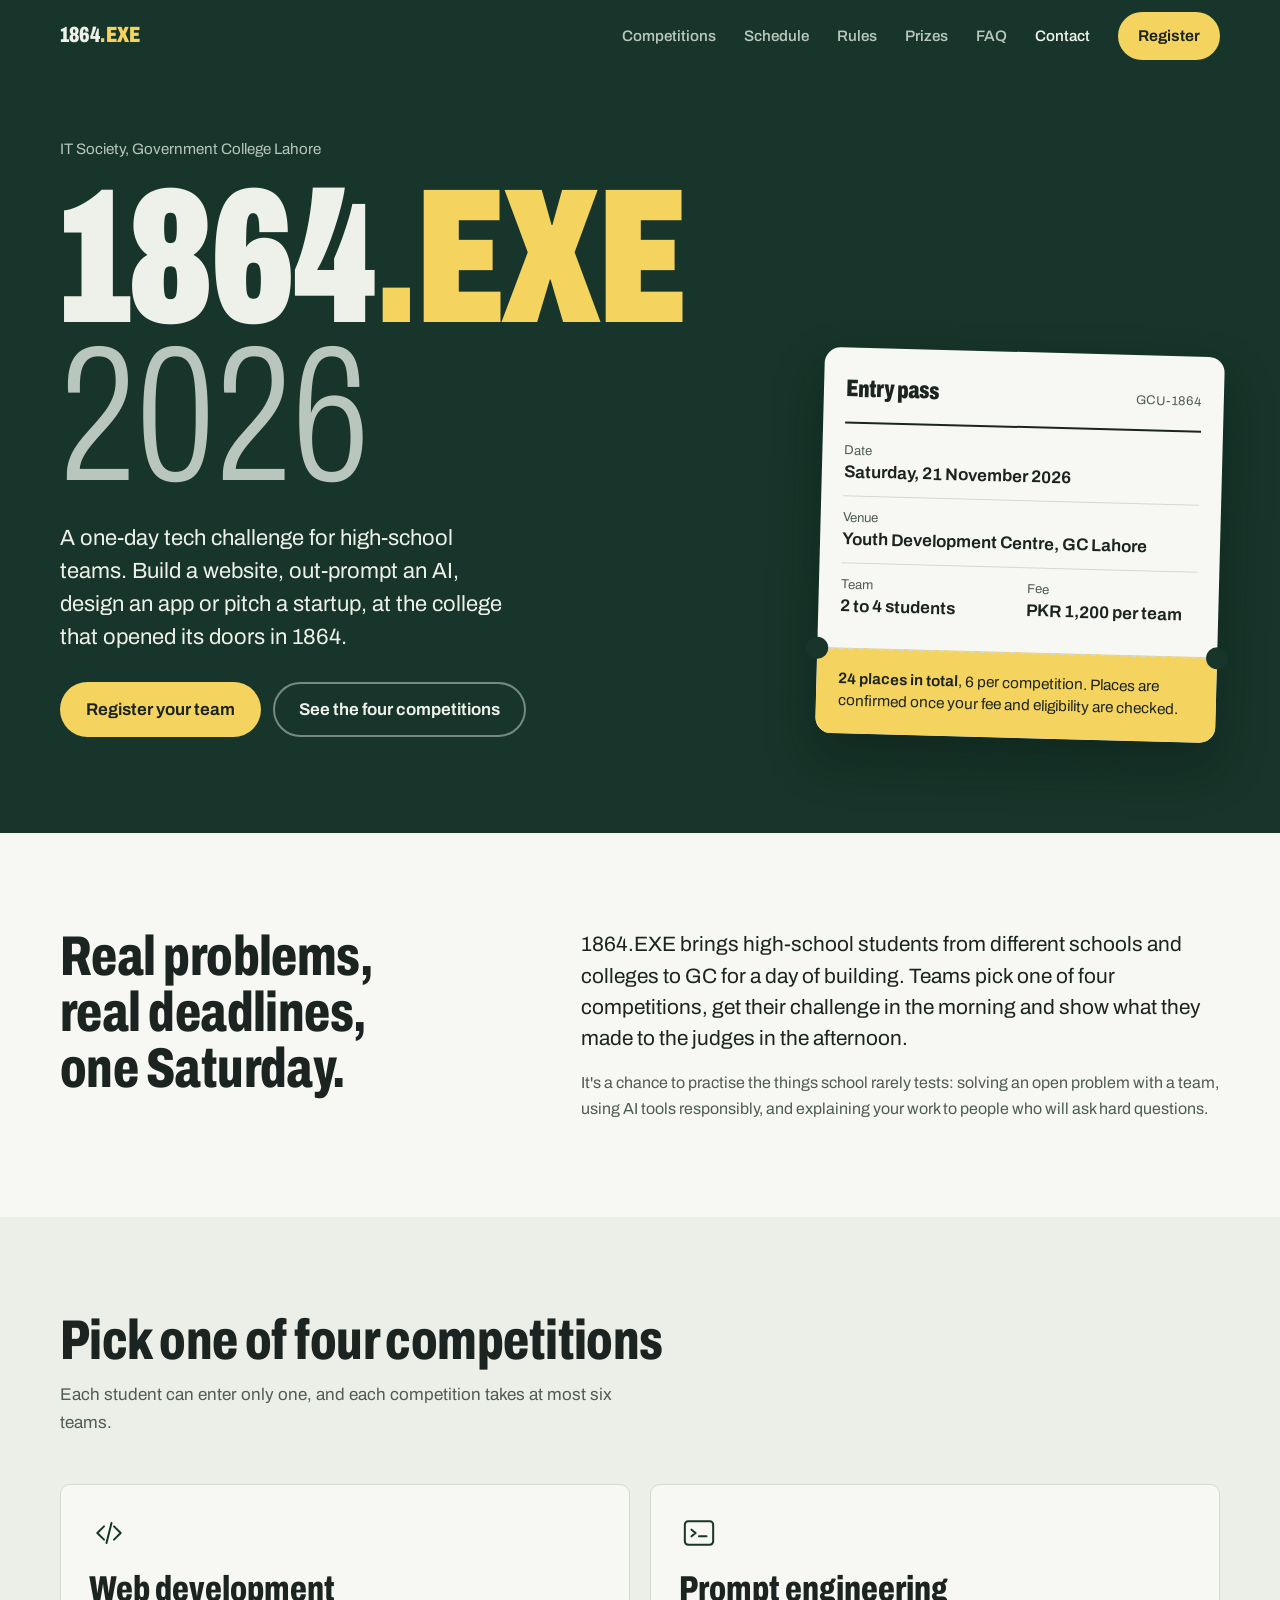
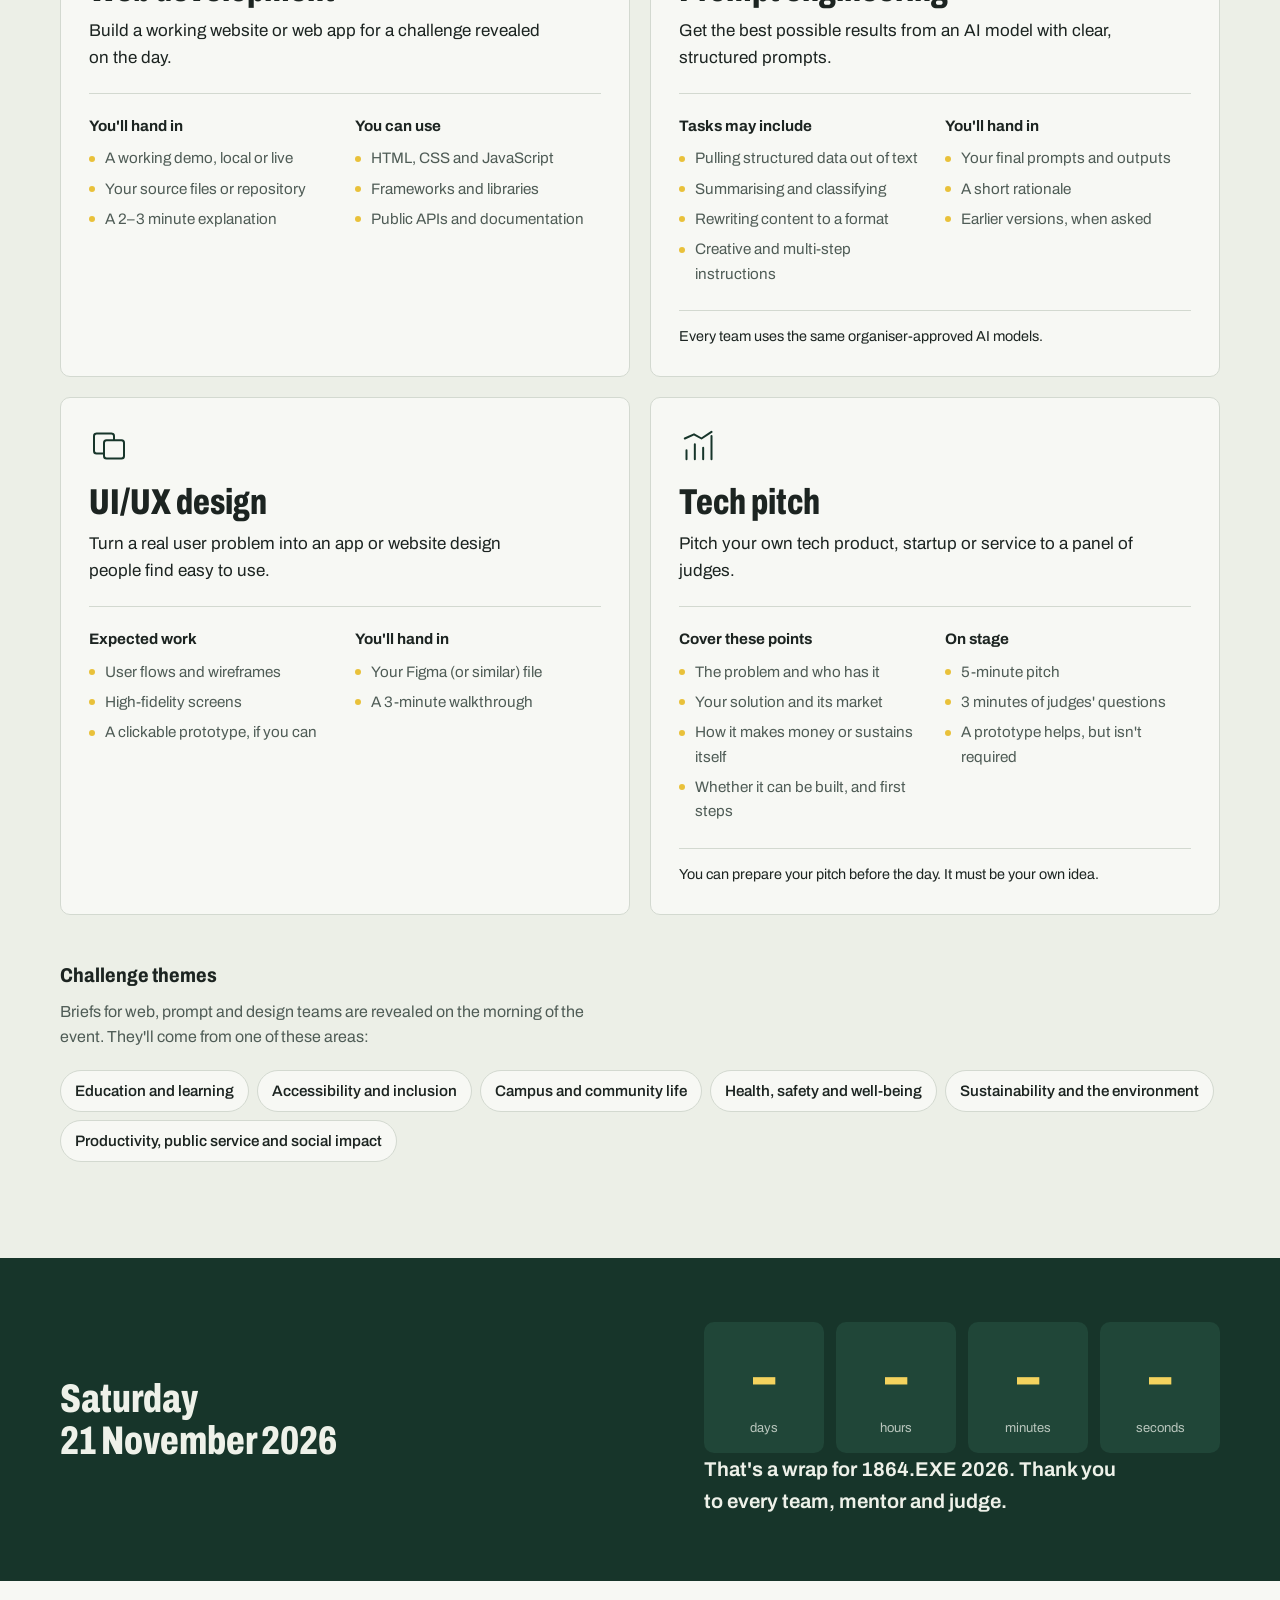
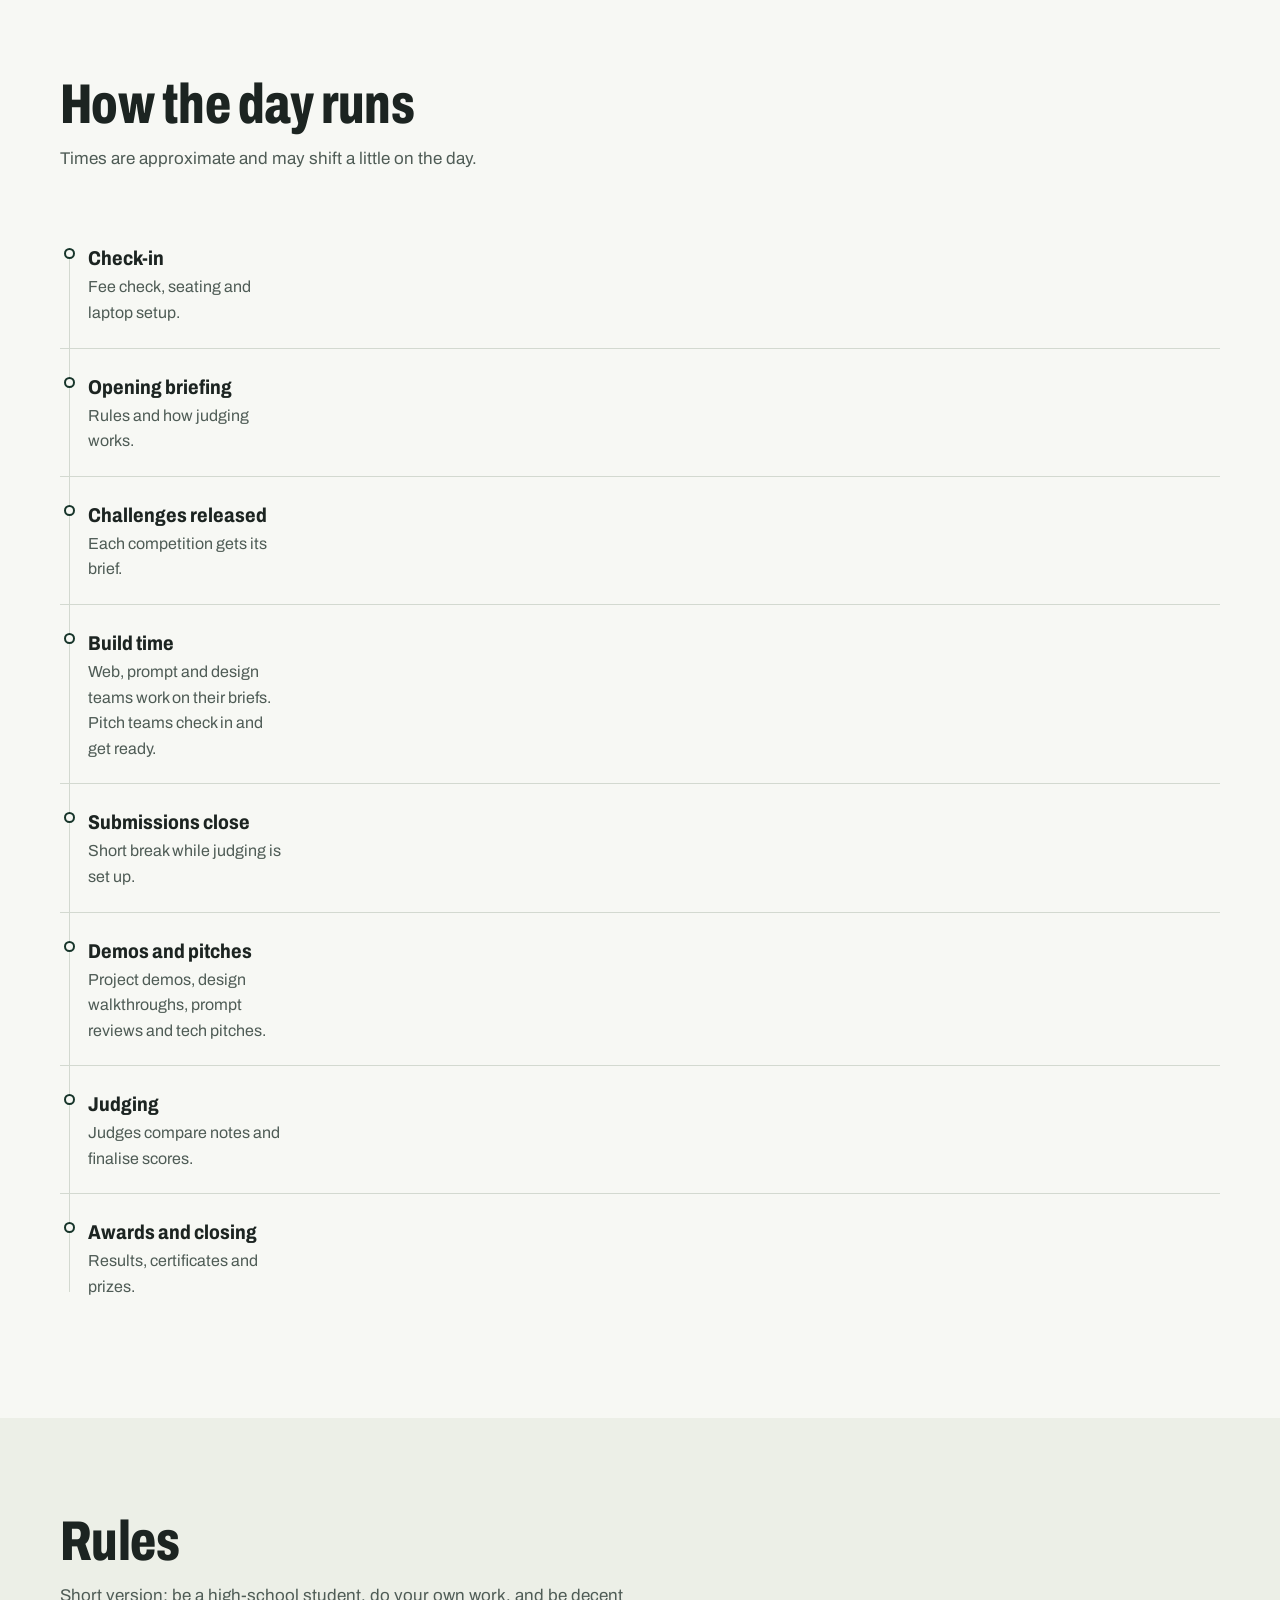
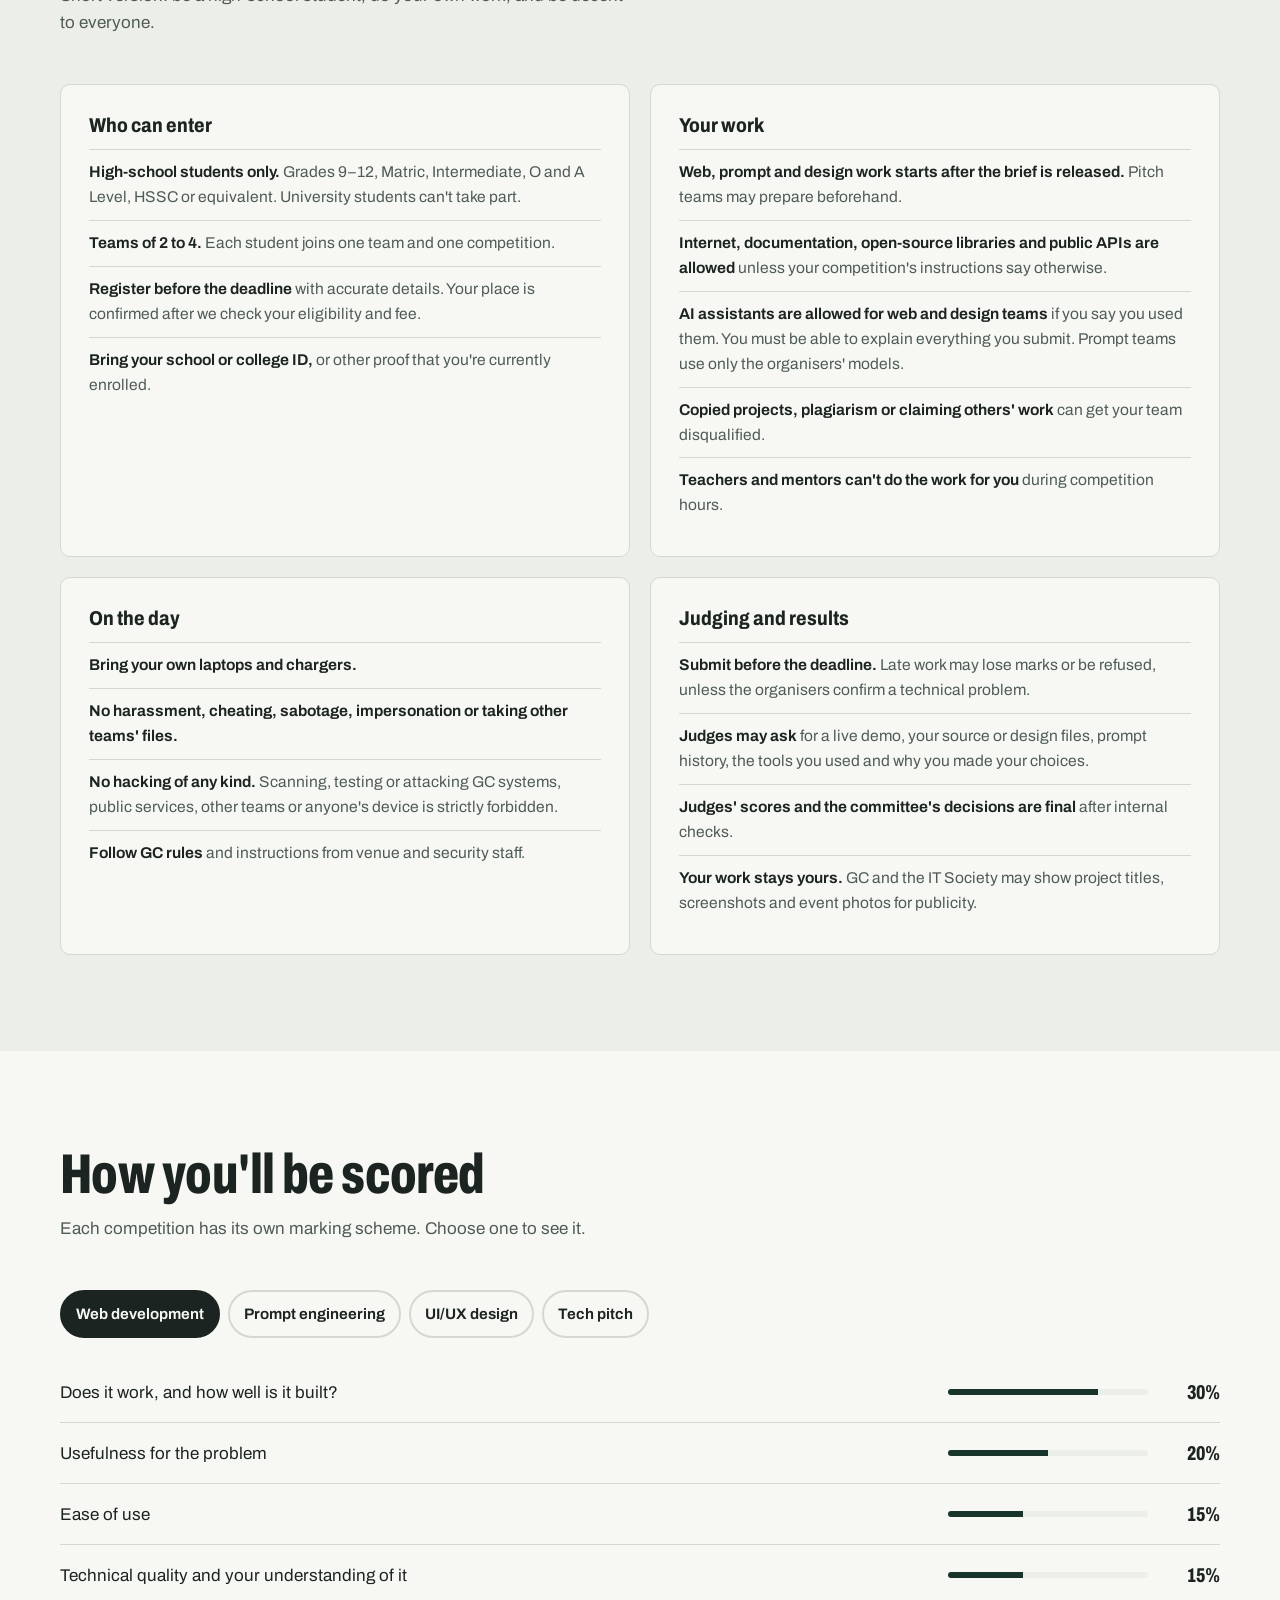
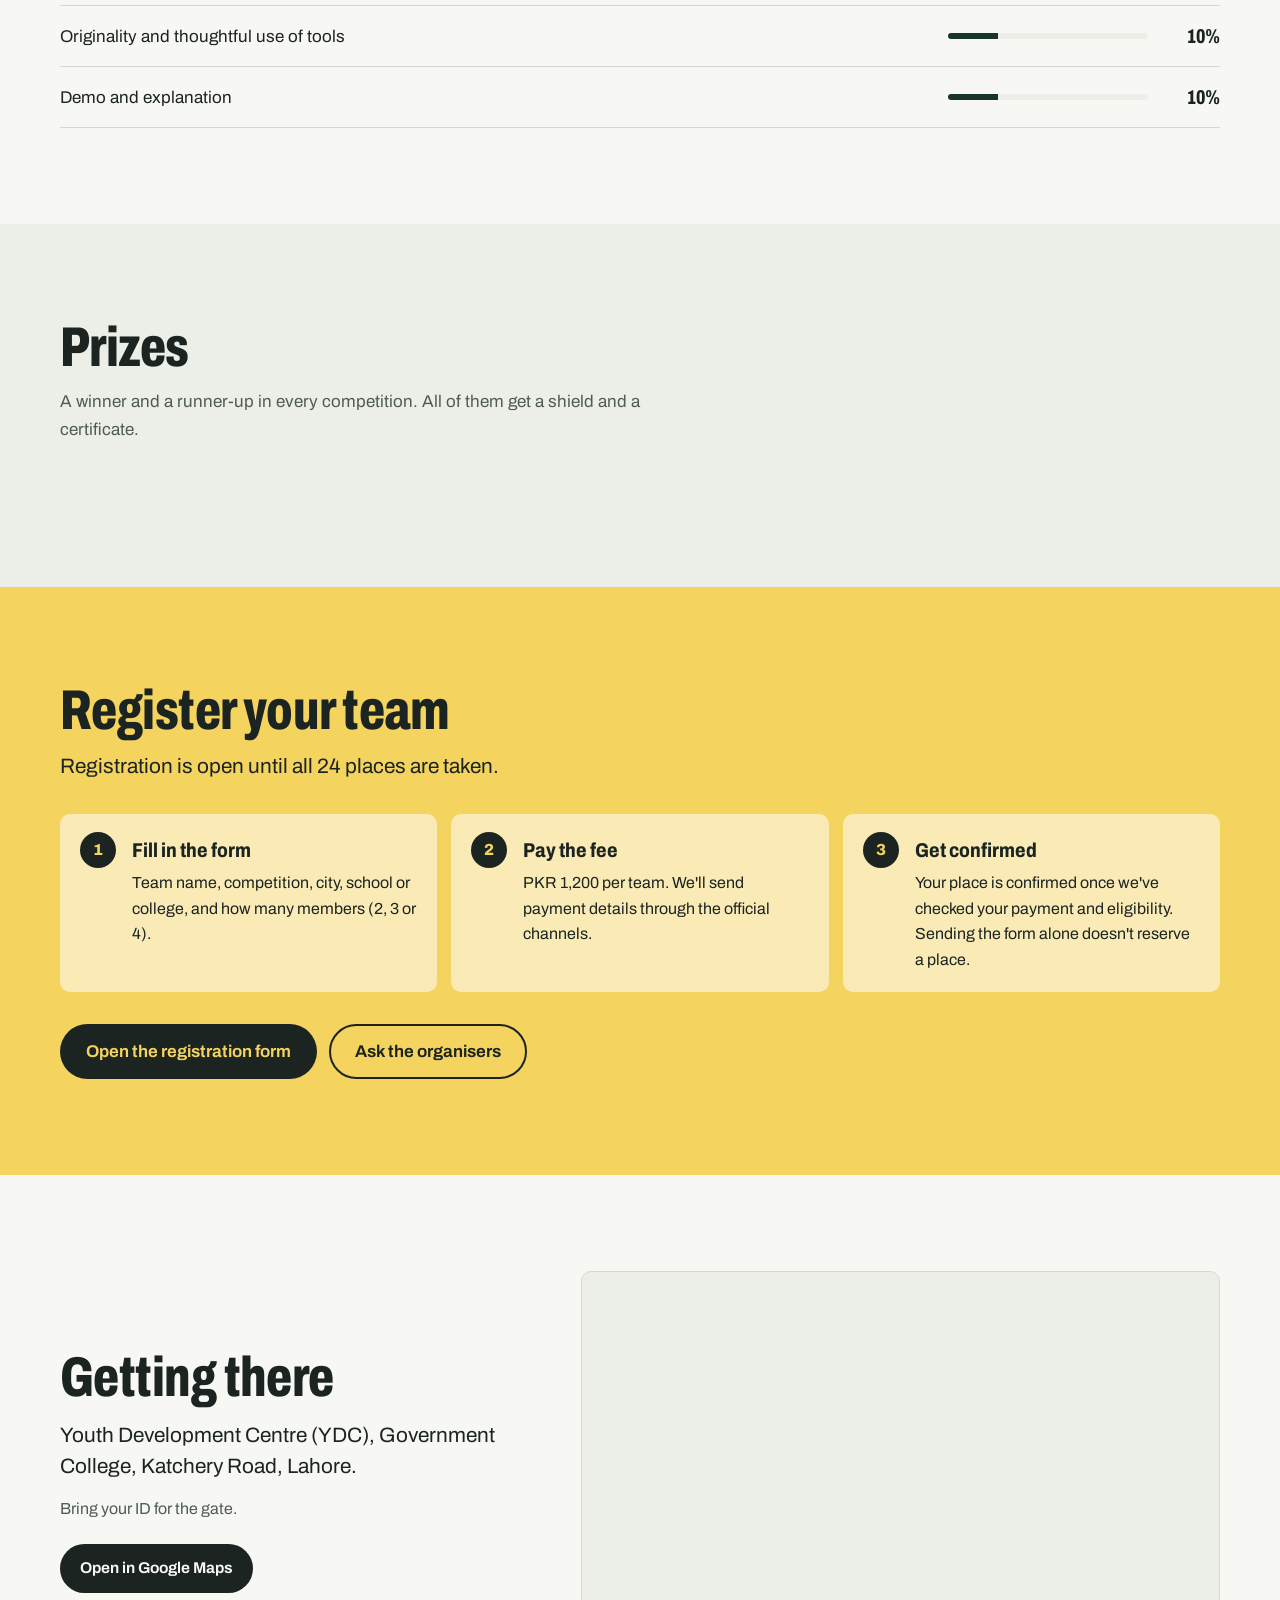
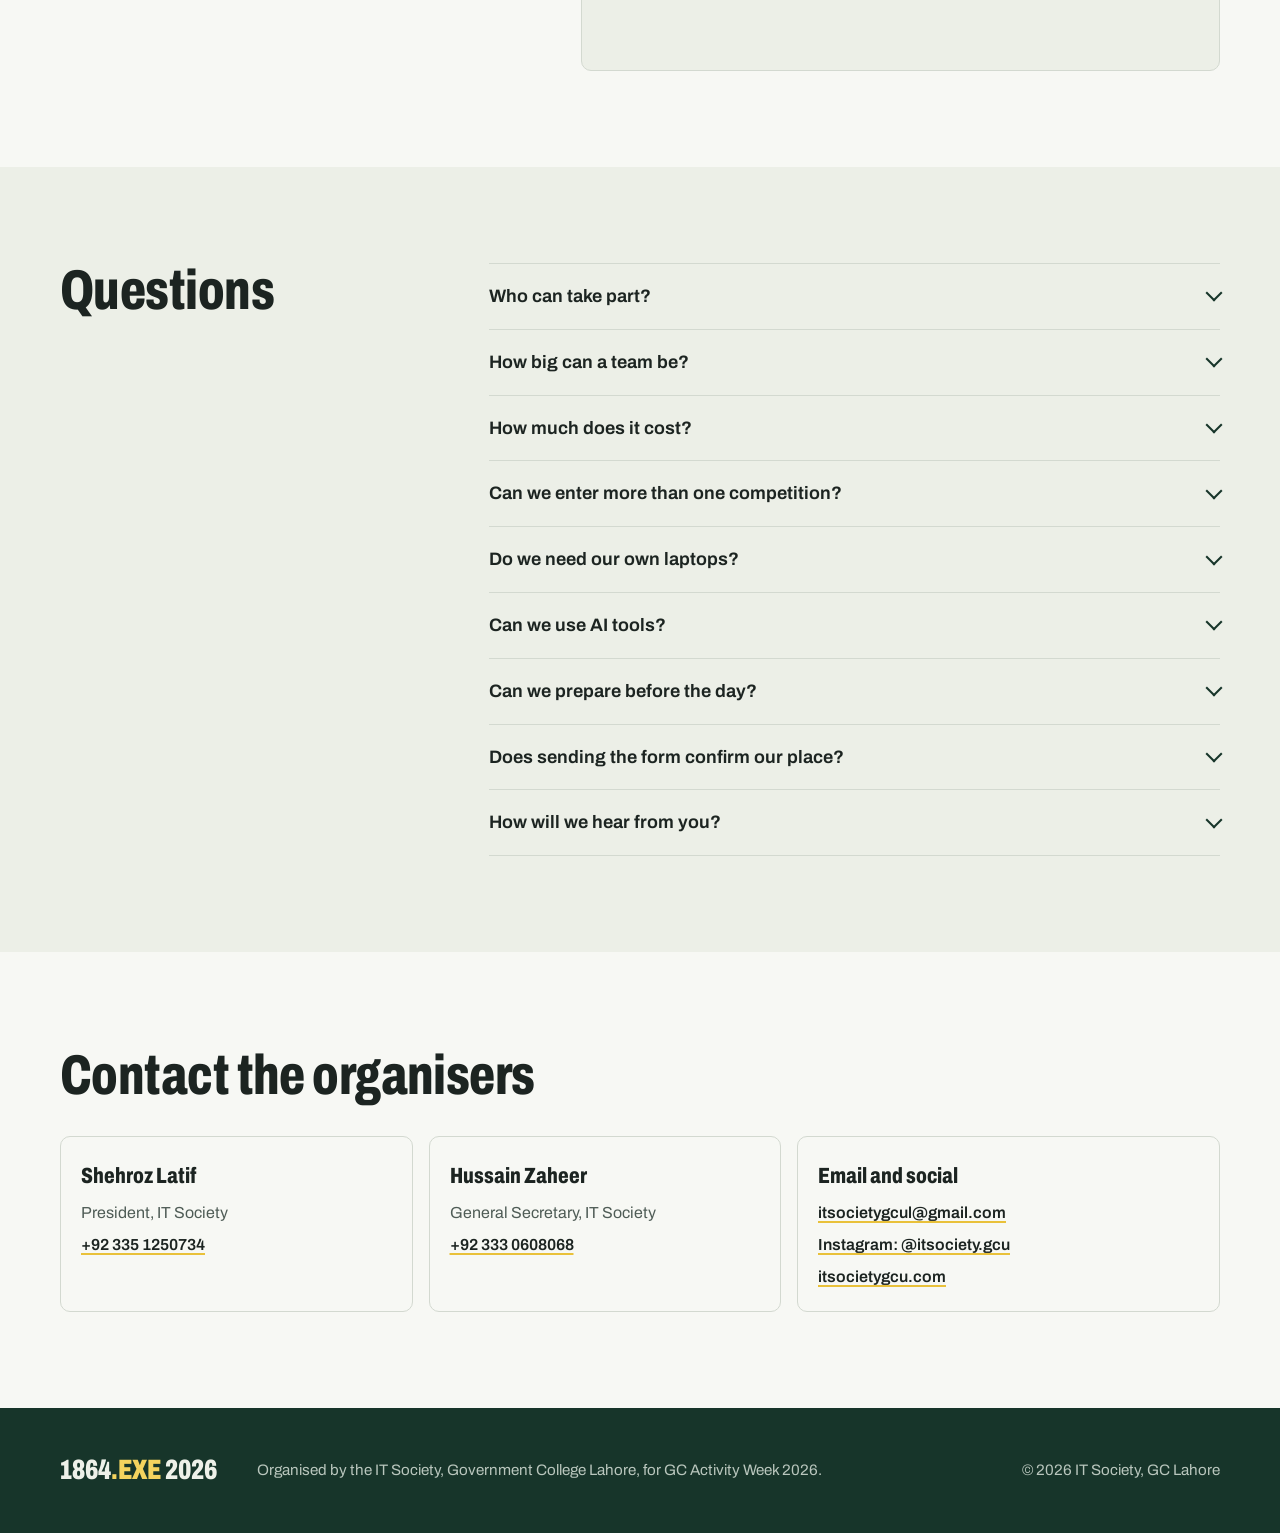
==== hackathon/index.html @ 1a096a8c "deploymen" ====
<!DOCTYPE html>
<html lang="en" class="no-js">
<head>
  <meta charset="UTF-8" />
  <meta name="viewport" content="width=device-width, initial-scale=1" />

  <title>1864.EXE 2026 – High-school hackathon at GC Lahore</title>
  <meta name="description" content="A one-day tech challenge for high-school teams: web development, prompt engineering, UI/UX design and tech pitch. Saturday 21 November 2026 at the Youth Development Centre, GC Lahore." />
  <meta name="theme-color" content="#17352A" />

  <meta property="og:type" content="website" />
  <meta property="og:title" content="1864.EXE 2026 – High-school hackathon at GC Lahore" />
  <meta property="og:description" content="Four competitions, 24 teams, one Saturday. 21 November 2026 at YDC, GC Lahore." />
  <meta property="og:url" content="https://itsocietygcu.com/hackathon" />
  <meta property="og:site_name" content="1864.EXE 2026" />
  <meta name="twitter:card" content="summary_large_image" />

  <link rel="icon" type="image/svg+xml" href="data:image/svg+xml,%3Csvg xmlns='http://www.w3.org/2000/svg' viewBox='0 0 64 64'%3E%3Crect width='64' height='64' rx='12' fill='%2317352A'/%3E%3Ctext x='32' y='43' font-family='Arial,sans-serif' font-size='26' font-weight='800' fill='%23F4D35E' text-anchor='middle'%3E64%3C/text%3E%3C/svg%3E" />

  <link rel="preconnect" href="https://fonts.googleapis.com" />
  <link rel="preconnect" href="https://fonts.gstatic.com" crossorigin />
  <link href="https://fonts.googleapis.com/css2?family=Archivo:ital,wdth,wght@0,62..125,400..900;1,100,400&display=swap" rel="stylesheet" />

  <link rel="stylesheet" href="css/style.css" />
</head>
<body>
  <a class="skip" href="#main">Skip to content</a>

  <!-- Header -->
  <header class="site-header" id="header">
    <div class="wrap header-row">
      <a href="#top" class="logo" aria-label="1864.EXE 2026, back to top">
        1864<span>.EXE</span>
      </a>

      <nav class="main-nav" id="mainNav" aria-label="Main">
        <a href="#modules">Competitions</a>
        <a href="#schedule">Schedule</a>
        <a href="#rules">Rules</a>
        <a href="#prizes">Prizes</a>
        <a href="#faq">FAQ</a>
        <a href="#contact">Contact</a>
      </nav>

      <a href="#register" class="btn btn-yellow header-cta" data-register>Register</a>

      <button class="menu-btn" id="menuBtn" type="button" aria-expanded="false" aria-controls="mainNav">
        <span class="menu-btn-lines" aria-hidden="true"></span>
        <span class="menu-btn-text">Menu</span>
      </button>
    </div>
  </header>

  <main id="main">

    <!-- Hero -->
    <section class="hero" id="top" aria-labelledby="heroTitle">
      <div class="wrap hero-grid">
        <div class="hero-copy">
          <p class="hero-host">IT Society, Government College Lahore</p>
          <h1 class="hero-title" id="heroTitle">
            1864<span class="hero-ext">.EXE</span>
            <span class="hero-year">2026</span>
          </h1>
          <p class="hero-intro">
            A one-day tech challenge for high-school teams. Build a website,
            out-prompt an AI, design an app or pitch a startup, at the college
            that opened its doors in 1864.
          </p>
          <div class="hero-actions">
            <a href="#register" class="btn btn-yellow btn-lg" data-register>Register your team</a>
            <a href="#modules" class="btn btn-line btn-lg">See the four competitions</a>
          </div>
        </div>

        <!-- Entry pass -->
        <aside class="pass" aria-label="Event details">
          <div class="pass-main">
            <div class="pass-top">
              <span class="pass-kind">Entry pass</span>
              <span class="pass-code" aria-hidden="true">GCU-1864</span>
            </div>
            <dl class="pass-rows">
              <div>
                <dt>Date</dt>
                <dd>Saturday, 21 November 2026</dd>
              </div>
              <div>
                <dt>Venue</dt>
                <dd>Youth Development Centre, GC Lahore</dd>
              </div>
              <div class="pass-pair">
                <div>
                  <dt>Team</dt>
                  <dd>2 to 4 students</dd>
                </div>
                <div>
                  <dt>Fee</dt>
                  <dd>PKR 1,200 per team</dd>
                </div>
              </div>
            </dl>
          </div>
          <div class="pass-stub">
            <p><strong>24 places in total</strong>, 6 per competition. Places are confirmed once your fee and eligibility are checked.</p>
          </div>
        </aside>
      </div>
    </section>

    <!-- About -->
    <section class="block" id="about" aria-labelledby="aboutTitle">
      <div class="wrap about-grid">
        <h2 class="h2" id="aboutTitle">Real problems, real deadlines, one Saturday.</h2>
        <div class="about-text">
          <p class="lead">
            1864.EXE brings high-school students from different schools and
            colleges to GC for a day of building. Teams pick one of four
            competitions, get their challenge in the morning and show what they
            made to the judges in the afternoon.
          </p>
          <p>
            It's a chance to practise the things school rarely tests: solving an
            open problem with a team, using AI tools responsibly, and explaining
            your work to people who will ask hard questions.
          </p>
        </div>
      </div>
    </section>

    <!-- Competitions -->
    <section class="block block-tint" id="modules" aria-labelledby="modulesTitle">
      <div class="wrap">
        <div class="block-head">
          <h2 class="h2" id="modulesTitle">Pick one of four competitions</h2>
          <p class="sub">Each student can enter only one, and each competition takes at most six teams.</p>
        </div>

        <div class="comps">
          <article class="comp">
            <svg class="comp-icon" viewBox="0 0 48 48" fill="none" aria-hidden="true"><path d="M18 16l-8 8 8 8M30 16l8 8-8 8M27 12l-6 24" stroke="currentColor" stroke-width="2.4" stroke-linecap="round" stroke-linejoin="round"/></svg>
            <h3>Web development</h3>
            <p class="comp-desc">Build a working website or web app for a challenge revealed on the day.</p>
            <div class="comp-cols">
              <div>
                <h4>You'll hand in</h4>
                <ul>
                  <li>A working demo, local or live</li>
                  <li>Your source files or repository</li>
                  <li>A 2–3 minute explanation</li>
                </ul>
              </div>
              <div>
                <h4>You can use</h4>
                <ul>
                  <li>HTML, CSS and JavaScript</li>
                  <li>Frameworks and libraries</li>
                  <li>Public APIs and documentation</li>
                </ul>
              </div>
            </div>
          </article>

          <article class="comp">
            <svg class="comp-icon" viewBox="0 0 48 48" fill="none" aria-hidden="true"><rect x="7" y="10" width="34" height="28" rx="4" stroke="currentColor" stroke-width="2.4"/><path d="M15 20l5 4-5 4M24 28h9" stroke="currentColor" stroke-width="2.4" stroke-linecap="round" stroke-linejoin="round"/></svg>
            <h3>Prompt engineering</h3>
            <p class="comp-desc">Get the best possible results from an AI model with clear, structured prompts.</p>
            <div class="comp-cols">
              <div>
                <h4>Tasks may include</h4>
                <ul>
                  <li>Pulling structured data out of text</li>
                  <li>Summarising and classifying</li>
                  <li>Rewriting content to a format</li>
                  <li>Creative and multi-step instructions</li>
                </ul>
              </div>
              <div>
                <h4>You'll hand in</h4>
                <ul>
                  <li>Your final prompts and outputs</li>
                  <li>A short rationale</li>
                  <li>Earlier versions, when asked</li>
                </ul>
              </div>
            </div>
            <p class="comp-note">Every team uses the same organiser-approved AI models.</p>
          </article>

          <article class="comp">
            <svg class="comp-icon" viewBox="0 0 48 48" fill="none" aria-hidden="true"><rect x="6" y="9" width="24" height="24" rx="3" stroke="currentColor" stroke-width="2.4"/><rect x="18" y="17" width="24" height="22" rx="3" stroke="currentColor" stroke-width="2.4" fill="var(--paper)"/></svg>
            <h3>UI/UX design</h3>
            <p class="comp-desc">Turn a real user problem into an app or website design people find easy to use.</p>
            <div class="comp-cols">
              <div>
                <h4>Expected work</h4>
                <ul>
                  <li>User flows and wireframes</li>
                  <li>High-fidelity screens</li>
                  <li>A clickable prototype, if you can</li>
                </ul>
              </div>
              <div>
                <h4>You'll hand in</h4>
                <ul>
                  <li>Your Figma (or similar) file</li>
                  <li>A 3-minute walkthrough</li>
                </ul>
              </div>
            </div>
          </article>

          <article class="comp">
            <svg class="comp-icon" viewBox="0 0 48 48" fill="none" aria-hidden="true"><path d="M9 40V29M19 40V22M29 40V26M39 40V12" stroke="currentColor" stroke-width="2.4" stroke-linecap="round"/><path d="M7 15l11-5 9 5 12-8" stroke="currentColor" stroke-width="2.4" stroke-linecap="round" stroke-linejoin="round"/></svg>
            <h3>Tech pitch</h3>
            <p class="comp-desc">Pitch your own tech product, startup or service to a panel of judges.</p>
            <div class="comp-cols">
              <div>
                <h4>Cover these points</h4>
                <ul>
                  <li>The problem and who has it</li>
                  <li>Your solution and its market</li>
                  <li>How it makes money or sustains itself</li>
                  <li>Whether it can be built, and first steps</li>
                </ul>
              </div>
              <div>
                <h4>On stage</h4>
                <ul>
                  <li>5-minute pitch</li>
                  <li>3 minutes of judges' questions</li>
                  <li>A prototype helps, but isn't required</li>
                </ul>
              </div>
            </div>
            <p class="comp-note">You can prepare your pitch before the day. It must be your own idea.</p>
          </article>
        </div>

        <div class="themes">
          <h3 class="h3">Challenge themes</h3>
          <p>Briefs for web, prompt and design teams are revealed on the morning of the event. They'll come from one of these areas:</p>
          <ul class="theme-list">
            <li>Education and learning</li>
            <li>Accessibility and inclusion</li>
            <li>Campus and community life</li>
            <li>Health, safety and well-being</li>
            <li>Sustainability and the environment</li>
            <li>Productivity, public service and social impact</li>
          </ul>
        </div>
      </div>
    </section>

    <!-- Countdown -->
    <section class="clock" id="countdown" aria-labelledby="clockTitle">
      <div class="wrap clock-row">
        <h2 class="clock-title" id="clockTitle">Saturday 21&nbsp;November 2026</h2>

        <div class="clock-body" data-target="2026-11-21T08:30:00+05:00" data-end="2026-11-21T16:30:00+05:00" data-clock>
          <div class="clock-digits" data-cd-active role="timer" aria-live="off">
            <div><span data-days>–</span><small>days</small></div>
            <div><span data-hours>–</span><small>hours</small></div>
            <div><span data-minutes>–</span><small>minutes</small></div>
            <div><span data-seconds>–</span><small>seconds</small></div>
          </div>
          <p class="clock-state" data-cd-live hidden>It's happening now at the Youth Development Centre.</p>
          <p class="clock-state" data-cd-past hidden>That's a wrap for 1864.EXE 2026. Thank you to every team, mentor and judge.</p>
        </div>
      </div>
    </section>

    <!-- Schedule -->
    <section class="block" id="schedule" aria-labelledby="scheduleTitle">
      <div class="wrap">
        <div class="block-head">
          <h2 class="h2" id="scheduleTitle">How the day runs</h2>
          <p class="sub">Times are approximate and may shift a little on the day.</p>
        </div>

        <ol class="timeline" data-schedule>
          <li data-start="08:30" data-end="09:15">
            <div><h3>Check-in</h3><p>Fee check, seating and laptop setup.</p></div>
          </li>
          <li data-start="09:15" data-end="09:30">
            <div><h3>Opening briefing</h3><p>Rules and how judging works.</p></div>
          </li>
          <li data-start="09:30" data-end="09:45">
            <div><h3>Challenges released</h3><p>Each competition gets its brief.</p></div>
          </li>
          <li data-start="09:45" data-end="13:15">
            <div><h3>Build time</h3><p>Web, prompt and design teams work on their briefs. Pitch teams check in and get ready.</p></div>
          </li>
          <li data-start="13:15" data-end="13:45">
            <div><h3>Submissions close</h3><p>Short break while judging is set up.</p></div>
          </li>
          <li data-start="13:45" data-end="15:30">
            <div><h3>Demos and pitches</h3><p>Project demos, design walkthroughs, prompt reviews and tech pitches.</p></div>
          </li>
          <li data-start="15:30" data-end="16:00">
            <div><h3>Judging</h3><p>Judges compare notes and finalise scores.</p></div>
          </li>
          <li data-start="16:00" data-end="16:30">
            <div><h3>Awards and closing</h3><p>Results, certificates and prizes.</p></div>
          </li>
        </ol>
      </div>
    </section>

    <!-- Rules -->
    <section class="block block-tint" id="rules" aria-labelledby="rulesTitle">
      <div class="wrap">
        <div class="block-head">
          <h2 class="h2" id="rulesTitle">Rules</h2>
          <p class="sub">Short version: be a high-school student, do your own work, and be decent to everyone.</p>
        </div>

        <div class="rules">
          <section class="rule-group" aria-labelledby="r1">
            <h3 class="h3" id="r1">Who can enter</h3>
            <ul>
              <li><strong>High-school students only.</strong> Grades 9–12, Matric, Intermediate, O and A Level, HSSC or equivalent. University students can't take part.</li>
              <li><strong>Teams of 2 to 4.</strong> Each student joins one team and one competition.</li>
              <li><strong>Register before the deadline</strong> with accurate details. Your place is confirmed after we check your eligibility and fee.</li>
              <li><strong>Bring your school or college ID,</strong> or other proof that you're currently enrolled.</li>
            </ul>
          </section>

          <section class="rule-group" aria-labelledby="r2">
            <h3 class="h3" id="r2">Your work</h3>
            <ul>
              <li><strong>Web, prompt and design work starts after the brief is released.</strong> Pitch teams may prepare beforehand.</li>
              <li><strong>Internet, documentation, open-source libraries and public APIs are allowed</strong> unless your competition's instructions say otherwise.</li>
              <li><strong>AI assistants are allowed for web and design teams</strong> if you say you used them. You must be able to explain everything you submit. Prompt teams use only the organisers' models.</li>
              <li><strong>Copied projects, plagiarism or claiming others' work</strong> can get your team disqualified.</li>
              <li><strong>Teachers and mentors can't do the work for you</strong> during competition hours.</li>
            </ul>
          </section>

          <section class="rule-group" aria-labelledby="r3">
            <h3 class="h3" id="r3">On the day</h3>
            <ul>
              <li><strong>Bring your own laptops and chargers.</strong></li>
              <li><strong>No harassment, cheating, sabotage, impersonation or taking other teams' files.</strong></li>
              <li><strong>No hacking of any kind.</strong> Scanning, testing or attacking GC systems, public services, other teams or anyone's device is strictly forbidden.</li>
              <li><strong>Follow GC rules</strong> and instructions from venue and security staff.</li>
            </ul>
          </section>

          <section class="rule-group" aria-labelledby="r4">
            <h3 class="h3" id="r4">Judging and results</h3>
            <ul>
              <li><strong>Submit before the deadline.</strong> Late work may lose marks or be refused, unless the organisers confirm a technical problem.</li>
              <li><strong>Judges may ask</strong> for a live demo, your source or design files, prompt history, the tools you used and why you made your choices.</li>
              <li><strong>Judges' scores and the committee's decisions are final</strong> after internal checks.</li>
              <li><strong>Your work stays yours.</strong> GC and the IT Society may show project titles, screenshots and event photos for publicity.</li>
            </ul>
          </section>
        </div>
      </div>
    </section>

    <!-- Judging -->
    <section class="block" id="judging" aria-labelledby="judgingTitle">
      <div class="wrap">
        <div class="block-head">
          <h2 class="h2" id="judgingTitle">How you'll be scored</h2>
          <p class="sub">Each competition has its own marking scheme. Choose one to see it.</p>
        </div>

        <div class="tabs" data-tabs>
          <div class="tab-list" role="tablist" aria-label="Competition">
            <button role="tab" type="button" id="t-web" aria-controls="p-web" aria-selected="true">Web development</button>
            <button role="tab" type="button" id="t-prompt" aria-controls="p-prompt" aria-selected="false" tabindex="-1">Prompt engineering</button>
            <button role="tab" type="button" id="t-ux" aria-controls="p-ux" aria-selected="false" tabindex="-1">UI/UX design</button>
            <button role="tab" type="button" id="t-pitch" aria-controls="p-pitch" aria-selected="false" tabindex="-1">Tech pitch</button>
          </div>

          <div class="tab-panel" role="tabpanel" id="p-web" aria-labelledby="t-web" tabindex="0">
            <h3 class="panel-title">Web development</h3>
            <ul class="scores">
              <li style="--w:30"><span>Does it work, and how well is it built?</span><b>30%</b></li>
              <li style="--w:20"><span>Usefulness for the problem</span><b>20%</b></li>
              <li style="--w:15"><span>Ease of use</span><b>15%</b></li>
              <li style="--w:15"><span>Technical quality and your understanding of it</span><b>15%</b></li>
              <li style="--w:10"><span>Originality and thoughtful use of tools</span><b>10%</b></li>
              <li style="--w:10"><span>Demo and explanation</span><b>10%</b></li>
            </ul>
          </div>

          <div class="tab-panel" role="tabpanel" id="p-prompt" aria-labelledby="t-prompt" tabindex="0">
            <h3 class="panel-title">Prompt engineering</h3>
            <ul class="scores">
              <li style="--w:35"><span>Task success and quality of output</span><b>35%</b></li>
              <li style="--w:20"><span>Clear, well-structured prompts</span><b>20%</b></li>
              <li style="--w:15"><span>Works across different cases and limits</span><b>15%</b></li>
              <li style="--w:10"><span>Efficient, controlled iteration</span><b>10%</b></li>
              <li style="--w:10"><span>Creativity and strategy</span><b>10%</b></li>
              <li style="--w:10"><span>Explanation and responsible use</span><b>10%</b></li>
            </ul>
          </div>

          <div class="tab-panel" role="tabpanel" id="p-ux" aria-labelledby="t-ux" tabindex="0">
            <h3 class="panel-title">UI/UX design</h3>
            <ul class="scores">
              <li style="--w:25"><span>User flow and usability</span><b>25%</b></li>
              <li style="--w:20"><span>Understanding of the user and problem</span><b>20%</b></li>
              <li style="--w:20"><span>Visual hierarchy and consistency</span><b>20%</b></li>
              <li style="--w:15"><span>Accessibility and inclusiveness</span><b>15%</b></li>
              <li style="--w:10"><span>How complete the prototype is</span><b>10%</b></li>
              <li style="--w:10"><span>Design reasoning and presentation</span><b>10%</b></li>
            </ul>
          </div>

          <div class="tab-panel" role="tabpanel" id="p-pitch" aria-labelledby="t-pitch" tabindex="0">
            <h3 class="panel-title">Tech pitch</h3>
            <ul class="scores">
              <li style="--w:20"><span>Business model and sustainability</span><b>20%</b></li>
              <li style="--w:15"><span>The problem and why it matters</span><b>15%</b></li>
              <li style="--w:15"><span>Innovation and value</span><b>15%</b></li>
              <li style="--w:15"><span>Understanding of the market and alternatives</span><b>15%</b></li>
              <li style="--w:15"><span>Technical feasibility</span><b>15%</b></li>
              <li style="--w:10"><span>Pitch and communication</span><b>10%</b></li>
              <li style="--w:10"><span>Answers to the judges' questions</span><b>10%</b></li>
            </ul>
          </div>
        </div>
      </div>
    </section>

    <!-- Prizes -->
    <section class="block block-tint" id="prizes" aria-labelledby="prizesTitle">
      <div class="wrap">
        <div class="block-head">
          <h2 class="h2" id="prizesTitle">Prizes</h2>
          <p class="sub">A winner and a runner-up in every competition. All of them get a shield and a certificate.</p>
        </div>
      </div>
    </section>

    <!-- Register -->
    <section class="block register" id="register" aria-labelledby="registerTitle">
      <div class="wrap register-grid">
        <div>
          <h2 class="h2" id="registerTitle">Register your team</h2>
          <p class="lead">Registration is open until all 24 places are taken.</p>

          <ol class="steps">
            <li>
              <h3>Fill in the form</h3>
              <p>Team name, competition, city, school or college, and how many members (2, 3 or 4).</p>
            </li>
            <li>
              <h3>Pay the fee</h3>
              <p>PKR 1,200 per team. We'll send payment details through the official channels.</p>
            </li>
            <li>
              <h3>Get confirmed</h3>
              <p>Your place is confirmed once we've checked your payment and eligibility. Sending the form alone doesn't reserve a place.</p>
            </li>
          </ol>

          <div class="register-actions">
            <a href="#register" class="btn btn-yellow btn-lg" data-register>Open the registration form</a>
            <a href="#contact" class="btn btn-line-dark btn-lg">Ask the organisers</a>
          </div>
        </div>
      </div>
    </section>

    <!-- Venue -->
    <section class="block" id="venue" aria-labelledby="venueTitle">
      <div class="wrap venue-grid">
        <div class="venue-info">
          <h2 class="h2" id="venueTitle">Getting there</h2>
          <p class="lead">Youth Development Centre (YDC), Government College, Katchery Road, Lahore.</p>
          <p>Bring your ID for the gate.</p>
          <a class="btn btn-ink" href="https://maps.app.goo.gl/pcdnjbui5QjQrwg58" target="_blank" rel="noopener noreferrer">Open in Google Maps</a>
        </div>
        <div class="venue-map">
          <iframe
            title="Map showing Government College Lahore"
            src="https://www.google.com/maps?q=Government+College+Lahore&output=embed"
            loading="lazy"
            referrerpolicy="no-referrer-when-downgrade"
            allowfullscreen></iframe>
        </div>
      </div>
    </section>

    <!-- FAQ -->
    <section class="block block-tint" id="faq" aria-labelledby="faqTitle">
      <div class="wrap faq-grid">
        <h2 class="h2" id="faqTitle">Questions</h2>

        <div class="faq">
          <details>
            <summary>Who can take part?</summary>
            <p>Students currently enrolled in Grades 9–12, Matric, Intermediate, O or A Level, or an equivalent qualification. University students can't enter.</p>
          </details>
          <details>
            <summary>How big can a team be?</summary>
            <p>Two to four students.</p>
          </details>
          <details>
            <summary>How much does it cost?</summary>
            <p>PKR 1,200 per team, not per person.</p>
          </details>
          <details>
            <summary>Can we enter more than one competition?</summary>
            <p>No. Each student takes part in one competition only.</p>
          </details>
          <details>
            <summary>Do we need our own laptops?</summary>
            <p>Yes. Bring your laptops, chargers and anything else you'll need.</p>
          </details>
          <details>
            <summary>Can we use AI tools?</summary>
            <p>Web and design teams can, as long as they say so and can explain their work. Prompt engineering teams all use the same organiser-approved models.</p>
          </details>
          <details>
            <summary>Can we prepare before the day?</summary>
            <p>Pitch teams can prepare their idea and slides beforehand. Web, prompt and design work has to start after the brief is released on the day.</p>
          </details>
          <details>
            <summary>Does sending the form confirm our place?</summary>
            <p>No. Your place is confirmed after we check your payment and eligibility.</p>
          </details>
          <details>
            <summary>How will we hear from you?</summary>
            <p>Through the contact details you give when registering, and the IT Society's official channels.</p>
          </details>
        </div>
      </div>
    </section>

    <!-- Contact -->
    <section class="block" id="contact" aria-labelledby="contactTitle">
      <div class="wrap">
        <h2 class="h2" id="contactTitle">Contact the organisers</h2>

        <div class="contacts">
          <div class="person">
            <h3>Shehroz Latif</h3>
            <p>President, IT Society</p>
            <a href="tel:+923351250734">+92 335 1250734</a>
          </div>
          <div class="person">
            <h3>Hussain Zaheer</h3>
            <p>General Secretary, IT Society</p>
            <a href="tel:+923330608068">+92 333 0608068</a>
          </div>
          <div class="person">
            <h3>Email and social</h3>
            <p><a href="mailto:itsocietygcul@gmail.com">itsocietygcul@gmail.com</a></p>
            <p><a href="https://www.instagram.com/itsociety.gcu/" target="_blank" rel="noopener noreferrer">Instagram: @itsociety.gcu</a></p>
            <p><a href="https://itsocietygcu.com/" target="_blank" rel="noopener noreferrer">itsocietygcu.com</a></p>
          </div>
        </div>
      </div>
    </section>
  </main>

  <footer class="footer">
    <div class="wrap footer-row">
      <p class="footer-logo">1864<span>.EXE</span> 2026</p>
      <p>Organised by the IT Society, Government College Lahore, for GC Activity Week 2026.</p>
      <p>© 2026 IT Society, GC Lahore</p>
    </div>
  </footer>

  <div class="toast" id="toast" role="status" aria-live="polite"></div>

  <script src="js/countdown.js" defer></script>
  <script src="js/main.js" defer></script>
</body>
</html>
---- hackathon/css/style.css ----
/* 1864.EXE 2026
   Chalkboard green, chalk and highlighter yellow. One typeface (Archivo),
   with its width axis doing the heavy lifting: condensed for headlines,
   normal width for reading. Mobile-first; breakpoints at 640, 900, 1120. */

:root {
  --board: #17352A;      /* chalkboard green */
  --board-2: #204638;
  --chalk: #EEF1E9;      /* text on the board */
  --chalk-dim: #B9C6BD;
  --paper: #F7F8F4;      /* page */
  --tint: #ECEFE7;       /* alternate sections */
  --ink: #1C2421;
  --ink-2: #4F5C56;
  --line: #D3D9D0;
  --yellow: #F4D35E;     /* highlighter */
  --yellow-deep: #E9C13A;

  --font: 'Archivo', system-ui, -apple-system, 'Segoe UI', Roboto, sans-serif;

  --gutter: 20px;
  --max: 1160px;
  --radius: 10px;
  --header-h: 64px;
}

@media (min-width: 640px) { :root { --gutter: 32px; } }
@media (min-width: 1120px) { :root { --gutter: 48px; --header-h: 72px; } }

/* ---------- Base ---------- */
*, *::before, *::after { box-sizing: border-box; }
html {
  scroll-behavior: smooth;
  scroll-padding-top: calc(var(--header-h) + 16px);
  -webkit-text-size-adjust: 100%;
}
body {
  margin: 0;
  background: var(--paper);
  color: var(--ink);
  font-family: var(--font);
  font-size: 1rem;
  line-height: 1.6;
  font-variation-settings: 'wdth' 100;
  -webkit-font-smoothing: antialiased;
  overflow-x: hidden;
}
img, svg, iframe { display: block; max-width: 100%; }
h1, h2, h3, h4, p, ul, ol, dl, dd, figure { margin: 0; }
ul, ol { padding: 0; list-style: none; }
a { color: inherit; }
button { font: inherit; color: inherit; }
strong { font-weight: 650; }

:focus-visible {
  outline: 3px solid var(--yellow-deep);
  outline-offset: 3px;
  border-radius: 4px;
}

.skip {
  position: absolute; left: 12px; top: -60px;
  background: var(--yellow); color: var(--ink);
  padding: 10px 14px; border-radius: 6px; z-index: 300;
  font-weight: 600; text-decoration: none;
}
.skip:focus { top: 12px; }

.wrap {
  width: 100%;
  max-width: calc(var(--max) + var(--gutter) * 2);
  margin: 0 auto;
  padding: 0 var(--gutter);
}

/* ---------- Type ---------- */
.h2 {
  font-size: clamp(2rem, 6.4vw, 3.5rem);
  line-height: 1;
  font-weight: 800;
  font-variation-settings: 'wdth' 72;
  letter-spacing: -0.01em;
  text-wrap: balance;
}
.h3 {
  font-size: 1.25rem;
  line-height: 1.2;
  font-weight: 750;
  font-variation-settings: 'wdth' 85;
}
.sub {
  margin-top: 12px;
  color: var(--ink-2);
  font-size: 1.0625rem;
  max-width: 58ch;
}
.lead {
  font-size: clamp(1.125rem, 2.2vw, 1.3rem);
  line-height: 1.5;
  max-width: 60ch;
}
.fine { font-size: .875rem; color: var(--ink-2); margin-top: 14px; }

/* ---------- Buttons ---------- */
.btn {
  display: inline-flex; align-items: center; justify-content: center;
  min-height: 44px;
  padding: 10px 18px;
  border-radius: 999px;
  border: 2px solid transparent;
  font-weight: 650;
  font-size: .975rem;
  text-decoration: none;
  text-align: center;
  cursor: pointer;
  transition: background-color .2s ease, border-color .2s ease, color .2s ease;
}
.btn-lg { min-height: 52px; padding: 12px 24px; font-size: 1.0625rem; }
.btn-yellow { background: var(--yellow); color: var(--ink); }
.btn-yellow:hover { background: var(--yellow-deep); }
.btn-line { border-color: rgba(238, 241, 233, .45); color: var(--chalk); }
.btn-line:hover { border-color: var(--chalk); }
.btn-line-dark { border-color: var(--ink); color: var(--ink); }
.btn-line-dark:hover { background: var(--ink); color: var(--paper); }
.btn-ink { background: var(--ink); color: var(--paper); }
.btn-ink:hover { background: var(--board); }

/* ---------- Header ---------- */
.site-header {
  position: sticky; top: 0; z-index: 100;
  background: var(--board);
  color: var(--chalk);
  border-bottom: 1px solid transparent;
  transition: border-color .2s ease, box-shadow .2s ease;
}
.site-header.is-scrolled {
  border-bottom-color: rgba(238, 241, 233, .12);
  box-shadow: 0 6px 20px rgba(10, 30, 22, .18);
}
.header-row {
  display: flex; align-items: center; gap: 16px;
  min-height: var(--header-h);
}
.logo {
  font-weight: 850;
  font-size: 1.375rem;
  font-variation-settings: 'wdth' 70;
  letter-spacing: .005em;
  text-decoration: none;
  margin-right: auto;
}
.logo span { color: var(--yellow); }

.main-nav { display: none; }
.header-cta { display: none; }

.menu-btn {
  display: inline-flex; align-items: center; gap: 10px;
  min-height: 44px; padding: 0 14px;
  background: transparent;
  border: 2px solid rgba(238, 241, 233, .3);
  border-radius: 999px;
  cursor: pointer;
  font-weight: 600;
}
.menu-btn-lines {
  position: relative; width: 16px; height: 2px; background: currentColor;
  transition: background-color .2s ease;
}
.menu-btn-lines::before, .menu-btn-lines::after {
  content: ''; position: absolute; left: 0; width: 16px; height: 2px; background: currentColor;
  transition: transform .25s ease;
}
.menu-btn-lines::before { transform: translateY(-5px); }
.menu-btn-lines::after { transform: translateY(5px); }
.menu-open .menu-btn-lines { background: transparent; }
.menu-open .menu-btn-lines::before { transform: rotate(45deg); }
.menu-open .menu-btn-lines::after { transform: rotate(-45deg); }

/* Mobile menu: drops down under the header */
@media (max-width: 899px) {
  .main-nav {
    position: absolute; left: 0; right: 0; top: 100%;
    display: grid;
    background: var(--board);
    border-top: 1px solid rgba(238, 241, 233, .12);
    padding: 8px var(--gutter) 20px;
    box-shadow: 0 16px 30px rgba(10, 30, 22, .25);
    visibility: hidden;
    opacity: 0;
    transform: translateY(-8px);
    transition: opacity .2s ease, transform .2s ease, visibility .2s;
  }
  .menu-open .main-nav { visibility: visible; opacity: 1; transform: none; }
  .main-nav a {
    padding: 14px 0;
    font-size: 1.25rem;
    font-weight: 700;
    font-variation-settings: 'wdth' 85;
    text-decoration: none;
    border-bottom: 1px solid rgba(238, 241, 233, .1);
  }
  .main-nav a:last-child { border-bottom: 0; }
}

@media (min-width: 900px) {
  .menu-btn { display: none; }
  .header-cta { display: inline-flex; }
  .main-nav {
    display: flex; gap: 4px;
  }
  .main-nav a {
    padding: 8px 12px;
    border-radius: 999px;
    font-size: .95rem;
    font-weight: 550;
    text-decoration: none;
    color: var(--chalk-dim);
    transition: color .2s ease, background-color .2s ease;
  }
  .main-nav a:hover { color: var(--chalk); background: rgba(238, 241, 233, .08); }
  .main-nav a.is-current { color: var(--chalk); }
}

/* ---------- Hero ---------- */
.hero {
  background: var(--board);
  color: var(--chalk);
  padding: 40px 0 56px;
  overflow: hidden;
}
.hero-grid { display: grid; gap: 40px; align-items: end; }
.hero-host { color: var(--chalk-dim); font-size: .95rem; margin-bottom: 18px; }
.hero-title {
  font-weight: 900;
  font-variation-settings: 'wdth' 62;
  font-size: clamp(5rem, 27vw, 13rem);
  line-height: .82;
  letter-spacing: -.01em;
  color: var(--chalk);
}
.hero-ext { color: var(--yellow); }
.hero-year {
  display: block;
  font-weight: 300;
  font-variation-settings: 'wdth' 62;
  color: var(--chalk-dim);
  letter-spacing: .02em;
}
.hero-intro {
  margin-top: 28px;
  font-size: clamp(1.125rem, 2.4vw, 1.375rem);
  line-height: 1.5;
  max-width: 34ch;
}
.hero-actions { display: grid; gap: 12px; margin-top: 28px; }

/* Entry pass */
.pass {
  background: var(--paper);
  color: var(--ink);
  border-radius: 16px;
  box-shadow: 0 24px 48px rgba(5, 20, 14, .35);
  position: relative;
}
.pass-main { padding: 22px 22px 18px; }
.pass-top {
  display: flex; justify-content: space-between; align-items: baseline;
  padding-bottom: 14px;
  border-bottom: 2px solid var(--ink);
  margin-bottom: 6px;
}
.pass-kind {
  font-weight: 850;
  font-size: 1.5rem;
  font-variation-settings: 'wdth' 70;
}
.pass-code { font-size: .8rem; color: var(--ink-2); letter-spacing: .06em; font-variant-numeric: tabular-nums; }
.pass-rows > div { padding: 11px 0; border-bottom: 1px solid var(--line); }
.pass-rows > div:last-child { border-bottom: 0; }
.pass-rows dt { font-size: .8125rem; color: var(--ink-2); }
.pass-rows dd { font-weight: 650; font-size: 1.0625rem; line-height: 1.35; }
.pass-pair { display: grid; grid-template-columns: 1fr 1fr; gap: 16px; }

/* Perforated stub */
.pass-stub {
  position: relative;
  padding: 18px 22px 22px;
  border-top: 2px dashed var(--line);
  background: var(--yellow);
  border-radius: 0 0 16px 16px;
  font-size: .95rem;
  line-height: 1.45;
}
.pass-stub::before, .pass-stub::after {
  content: '';
  position: absolute; top: -12px;
  width: 22px; height: 22px; border-radius: 50%;
  background: var(--board);
}
.pass-stub::before { left: -11px; }
.pass-stub::after { right: -11px; }

@media (min-width: 640px) {
  .hero { padding: 56px 0 80px; }
  .hero-actions { display: flex; flex-wrap: wrap; }
  .pass { max-width: 440px; }
}
@media (min-width: 1000px) {
  .hero { padding: 64px 0 96px; }
  .hero-grid { grid-template-columns: minmax(0, 1fr) 400px; gap: 56px; }
  .hero-title { font-size: clamp(9rem, 15vw, 14rem); }
  .pass { transform: rotate(1.5deg); }
}

/* ---------- Blocks ---------- */
.block { padding: 64px 0; }
.block-tint { background: var(--tint); }
.block-head { margin-bottom: 32px; }
@media (min-width: 900px) {
  .block { padding: 96px 0; }
  .block-head { margin-bottom: 48px; }
}

/* About */
.about-grid { display: grid; gap: 24px; }
.about-text { display: grid; gap: 16px; color: var(--ink-2); }
.about-text .lead { color: var(--ink); }
@media (min-width: 900px) {
  .about-grid { grid-template-columns: 5fr 7fr; gap: 64px; align-items: start; }
}

/* Competitions */
.comps { display: grid; gap: 16px; }
.comp {
  background: var(--paper);
  border: 1px solid var(--line);
  border-radius: var(--radius);
  padding: 24px 20px;
  display: flex; flex-direction: column;
}
.comp-icon { width: 40px; height: 40px; color: var(--board); margin-bottom: 18px; }
.comp h3 {
  font-size: clamp(1.75rem, 4.6vw, 2.25rem);
  line-height: 1;
  font-weight: 800;
  font-variation-settings: 'wdth' 72;
}
.comp-desc { margin-top: 10px; font-size: 1.0625rem; max-width: 46ch; }
.comp-cols {
  display: grid; gap: 20px;
  margin-top: 22px; padding-top: 20px;
  border-top: 1px solid var(--line);
}
.comp h4 { font-size: .95rem; font-weight: 700; margin-bottom: 8px; }
.comp li {
  position: relative; padding-left: 16px;
  font-size: .95rem; color: var(--ink-2);
  margin-bottom: 6px;
}
.comp li::before {
  content: ''; position: absolute; left: 0; top: .62em;
  width: 6px; height: 6px; border-radius: 50%; background: var(--yellow-deep);
}
.comp-note {
  margin-top: auto;
  padding-top: 18px;
  font-size: .9rem;
  color: var(--ink);
}
.comp-note::before { content: ''; display: block; height: 1px; background: var(--line); margin-bottom: 14px; }
@media (min-width: 640px) {
  .comp { padding: 28px; }
  .comp-cols { grid-template-columns: 1fr 1fr; }
}
@media (min-width: 1000px) {
  .comps { grid-template-columns: 1fr 1fr; gap: 20px; }
}

.themes {
  margin-top: 48px;
  display: grid; gap: 12px;
}
.themes > p { color: var(--ink-2); max-width: 60ch; }
.theme-list { display: flex; flex-wrap: wrap; gap: 8px; margin-top: 8px; }
.theme-list li {
  padding: 8px 14px;
  border-radius: 999px;
  background: var(--paper);
  border: 1px solid var(--line);
  font-size: .95rem;
  font-weight: 550;
}

/* ---------- Countdown ---------- */
.clock { background: var(--board); color: var(--chalk); padding: 48px 0; }
.clock-row { display: grid; gap: 28px; align-items: center; }
.clock-title {
  font-size: clamp(1.625rem, 4.6vw, 2.5rem);
  line-height: 1.05;
  font-weight: 800;
  font-variation-settings: 'wdth' 72;
  max-width: 16ch;
  text-wrap: balance;
}
.clock-digits {
  display: grid;
  grid-template-columns: repeat(4, minmax(0, 1fr));
  gap: 8px;
}
.clock-digits > div {
  background: var(--board-2);
  border-radius: var(--radius);
  padding: 14px 6px 12px;
  text-align: center;
}
.clock-digits span {
  display: block;
  font-size: clamp(2.25rem, 11vw, 4.5rem);
  line-height: 1;
  font-weight: 800;
  font-variation-settings: 'wdth' 62;
  font-variant-numeric: tabular-nums;
  color: var(--yellow);
}
.clock-digits small { display: block; margin-top: 6px; font-size: .8125rem; color: var(--chalk-dim); }
.clock-state { font-size: 1.25rem; font-weight: 650; max-width: 36ch; }
@media (min-width: 900px) {
  .clock { padding: 64px 0; }
  .clock-row { grid-template-columns: 1fr auto; gap: 48px; }
  .clock-digits { gap: 12px; }
  .clock-digits > div { min-width: 120px; padding: 18px 12px 14px; }
}

/* ---------- Schedule ---------- */
.timeline { position: relative; display: grid; }
.timeline li {
  display: grid; gap: 4px;
  padding: 18px 0 18px 28px;
  position: relative;
  border-bottom: 1px solid var(--line);
}
.timeline li:last-child { border-bottom: 0; }
.timeline li::before {
  content: ''; position: absolute; left: 4px; top: 24px;
  width: 11px; height: 11px; border-radius: 50%;
  background: var(--paper);
  border: 2px solid var(--board);
}
.timeline::before {
  content: ''; position: absolute; left: 9px; top: 30px; bottom: 30px;
  width: 1px; background: var(--line);
}
.timeline time { font-size: .95rem; font-weight: 600; color: var(--ink-2); font-variant-numeric: tabular-nums; }
.timeline h3 { font-size: 1.25rem; font-weight: 750; font-variation-settings: 'wdth' 85; }
.timeline p { color: var(--ink-2); max-width: 60ch; }
.timeline li.is-now { background: linear-gradient(90deg, rgba(244, 211, 94, .35), transparent 80%); border-radius: 8px; }
.timeline li.is-now::before { background: var(--yellow); border-color: var(--ink); }
.timeline li.is-now time::after { content: '  Happening now'; color: var(--ink); font-weight: 700; }
@media (min-width: 720px) {
  .timeline li { grid-template-columns: 200px 1fr; gap: 24px; padding-top: 22px; padding-bottom: 22px; }
  .timeline time { padding-top: 2px; }
  .timeline li::before { top: 28px; }
}

/* ---------- Rules ---------- */
.rules { display: grid; gap: 16px; }
.rule-group {
  background: var(--paper);
  border-radius: var(--radius);
  padding: 22px 20px;
  border: 1px solid var(--line);
}
.rule-group .h3 { margin-bottom: 12px; }
.rule-group li {
  padding: 10px 0;
  border-top: 1px solid var(--line);
  color: var(--ink-2);
  font-size: .975rem;
}
.rule-group li strong { color: var(--ink); }
@media (min-width: 900px) {
  .rules { grid-template-columns: 1fr 1fr; gap: 20px; }
  .rule-group { padding: 28px; }
}

/* ---------- Judging tabs ---------- */
.tab-list {
  display: grid; grid-template-columns: 1fr 1fr; gap: 8px;
  margin-bottom: 24px;
}
.tab-list [role="tab"] {
  min-height: 48px;
  padding: 10px 14px;
  border-radius: 999px;
  border: 2px solid var(--line);
  background: transparent;
  font-weight: 650;
  font-size: .95rem;
  cursor: pointer;
  transition: background-color .2s ease, border-color .2s ease, color .2s ease;
}
.tab-list [role="tab"]:hover { border-color: var(--ink-2); }
.tab-list [role="tab"][aria-selected="true"] { background: var(--ink); border-color: var(--ink); color: var(--paper); }
.panel-title { display: none; }
.no-js .panel-title { display: block; margin: 24px 0 8px; font-size: 1.25rem; font-weight: 750; }
.scores li {
  display: grid;
  grid-template-columns: 1fr auto;
  gap: 6px 16px;
  padding: 14px 0;
  border-bottom: 1px solid var(--line);
  align-items: center;
}
.scores li > span { font-size: 1.0625rem; }
.scores b {
  font-weight: 800;
  font-size: 1.25rem;
  font-variation-settings: 'wdth' 70;
  font-variant-numeric: tabular-nums;
  min-width: 3.2ch; text-align: right;
}
.scores li::after {
  content: '';
  grid-column: 1 / -1;
  height: 6px; border-radius: 6px;
  background: linear-gradient(90deg, var(--board) calc(var(--w) * 1% * 2.5), var(--tint) 0);
}
@media (min-width: 640px) {
  .tab-list { display: flex; flex-wrap: wrap; }
  .scores li { grid-template-columns: 1fr 200px 56px; }
  .scores li::after { grid-column: 2; grid-row: 1; }
  .scores b { grid-column: 3; grid-row: 1; }
}

/* ---------- Prizes ---------- */
.prizes-grid { display: grid; gap: 28px; }
.prize-table-wrap { overflow-x: auto; }
.prize-table {
  width: 100%;
  border-collapse: collapse;
  background: var(--paper);
  border-radius: var(--radius);
  overflow: hidden;
  font-size: 1rem;
}
.prize-table th, .prize-table td { padding: 14px 16px; text-align: left; border-bottom: 1px solid var(--line); }
.prize-table thead th { font-size: .875rem; color: var(--ink-2); font-weight: 600; background: var(--paper); }
.prize-table tbody th { font-weight: 650; }
.prize-table td { font-variant-numeric: tabular-nums; white-space: nowrap; }
.prize-table td:nth-child(2) { font-weight: 750; }
.prize-table tbody tr:last-child > * { border-bottom: 0; }
@media (max-width: 479px) {
  .prize-table th, .prize-table td { padding: 12px 10px; font-size: .9rem; }
}
@media (min-width: 900px) {
  .prizes-grid { grid-template-columns: 5fr 7fr; gap: 64px; align-items: start; }
}

/* ---------- Register ---------- */
.register { background: var(--yellow); }
.register .lead { margin-top: 12px; }
.steps { counter-reset: step; display: grid; gap: 14px; margin: 32px 0; }
.steps li {
  counter-increment: step;
  position: relative;
  padding: 20px 20px 20px 72px;
  background: rgba(255, 255, 255, .55);
  border-radius: var(--radius);
}
.steps li::before {
  content: counter(step);
  position: absolute; left: 20px; top: 18px;
  width: 36px; height: 36px; border-radius: 50%;
  display: grid; place-items: center;
  background: var(--ink); color: var(--yellow);
  font-weight: 800;
}
.steps h3 { font-size: 1.25rem; font-weight: 750; font-variation-settings: 'wdth' 85; }
.steps p { margin-top: 4px; max-width: 48ch; }
.register-actions { display: grid; gap: 12px; }
.register .btn-yellow { background: var(--ink); color: var(--yellow); }
.register .btn-yellow:hover { background: var(--board); }
@media (min-width: 640px) {
  .register-actions { display: flex; flex-wrap: wrap; }
}
@media (min-width: 1000px) {
  .steps { grid-template-columns: repeat(3, 1fr); }
}

/* ---------- Venue ---------- */
.venue-grid { display: grid; gap: 28px; }
.venue-info { display: grid; gap: 14px; justify-items: start; }
.venue-info > p:not(.lead) { color: var(--ink-2); }
.venue-info .btn { margin-top: 8px; }
.venue-map {
  border-radius: var(--radius);
  overflow: hidden;
  border: 1px solid var(--line);
  background: var(--tint);
  aspect-ratio: 4 / 3;
}
.venue-map iframe { width: 100%; height: 100%; border: 0; }
@media (min-width: 900px) {
  .venue-grid { grid-template-columns: 5fr 7fr; gap: 64px; align-items: center; }
  .venue-map { aspect-ratio: 16 / 10; }
}

/* ---------- FAQ ---------- */
.faq-grid { display: grid; gap: 28px; }
.faq details {
  border-bottom: 1px solid var(--line);
}
.faq details:first-child { border-top: 1px solid var(--line); }
.faq summary {
  list-style: none;
  cursor: pointer;
  display: flex; justify-content: space-between; align-items: center; gap: 16px;
  padding: 18px 0;
  min-height: 44px;
  font-weight: 650;
  font-size: 1.125rem;
}
.faq summary::-webkit-details-marker { display: none; }
.faq summary::after {
  content: '';
  flex: none;
  width: 12px; height: 12px;
  border-right: 2.5px solid var(--board);
  border-bottom: 2.5px solid var(--board);
  transform: translateY(-3px) rotate(45deg);
  transition: transform .2s ease;
}
.faq details[open] summary::after { transform: translateY(2px) rotate(225deg); }
.faq details p { padding: 0 0 20px; color: var(--ink-2); max-width: 62ch; }
@media (min-width: 900px) {
  .faq-grid { grid-template-columns: 4fr 8fr; gap: 64px; align-items: start; }
}

/* ---------- Contact ---------- */
.contacts { display: grid; gap: 16px; margin-top: 32px; }
.person {
  padding: 22px 20px;
  border-radius: var(--radius);
  border: 1px solid var(--line);
  display: grid; gap: 6px; align-content: start;
}
.person h3 { font-size: 1.375rem; font-weight: 800; font-variation-settings: 'wdth' 75; }
.person p { color: var(--ink-2); }
.person a {
  font-weight: 600;
  color: var(--ink);
  text-decoration-color: var(--yellow-deep);
  text-decoration-thickness: 2px;
  text-underline-offset: 3px;
  overflow-wrap: anywhere;
}
.person a:hover { text-decoration-color: var(--ink); }
@media (min-width: 720px) { .contacts { grid-template-columns: 1fr 1fr; } }
@media (min-width: 1000px) { .contacts { grid-template-columns: 1fr 1fr 1.2fr; } }

/* ---------- Footer ---------- */
.footer { background: var(--board); color: var(--chalk-dim); padding: 40px 0; font-size: .95rem; }
.footer-row { display: grid; gap: 10px; }
.footer-logo {
  color: var(--chalk);
  font-weight: 850;
  font-size: 1.75rem;
  font-variation-settings: 'wdth' 70;
}
.footer-logo span { color: var(--yellow); }
@media (min-width: 900px) {
  .footer-row { grid-template-columns: auto 1fr auto; gap: 40px; align-items: center; }
}

/* ---------- Toast ---------- */
.toast {
  position: fixed; left: 50%; bottom: 20px; z-index: 200;
  transform: translate(-50%, 150%);
  width: max-content; max-width: calc(100% - 32px);
  background: var(--ink); color: var(--paper);
  padding: 14px 18px; border-radius: 12px;
  font-weight: 550;
  box-shadow: 0 12px 30px rgba(0, 0, 0, .25);
  visibility: hidden;
  transition: transform .3s ease, visibility .3s;
}
.toast.is-visible { transform: translate(-50%, 0); visibility: visible; }

/* ---------- Motion preferences ---------- */
@media (prefers-reduced-motion: reduce) {
  html { scroll-behavior: auto; }
  *, *::before, *::after { transition-duration: .01ms !important; animation-duration: .01ms !important; }
  .pass { transform: none !important; }
}
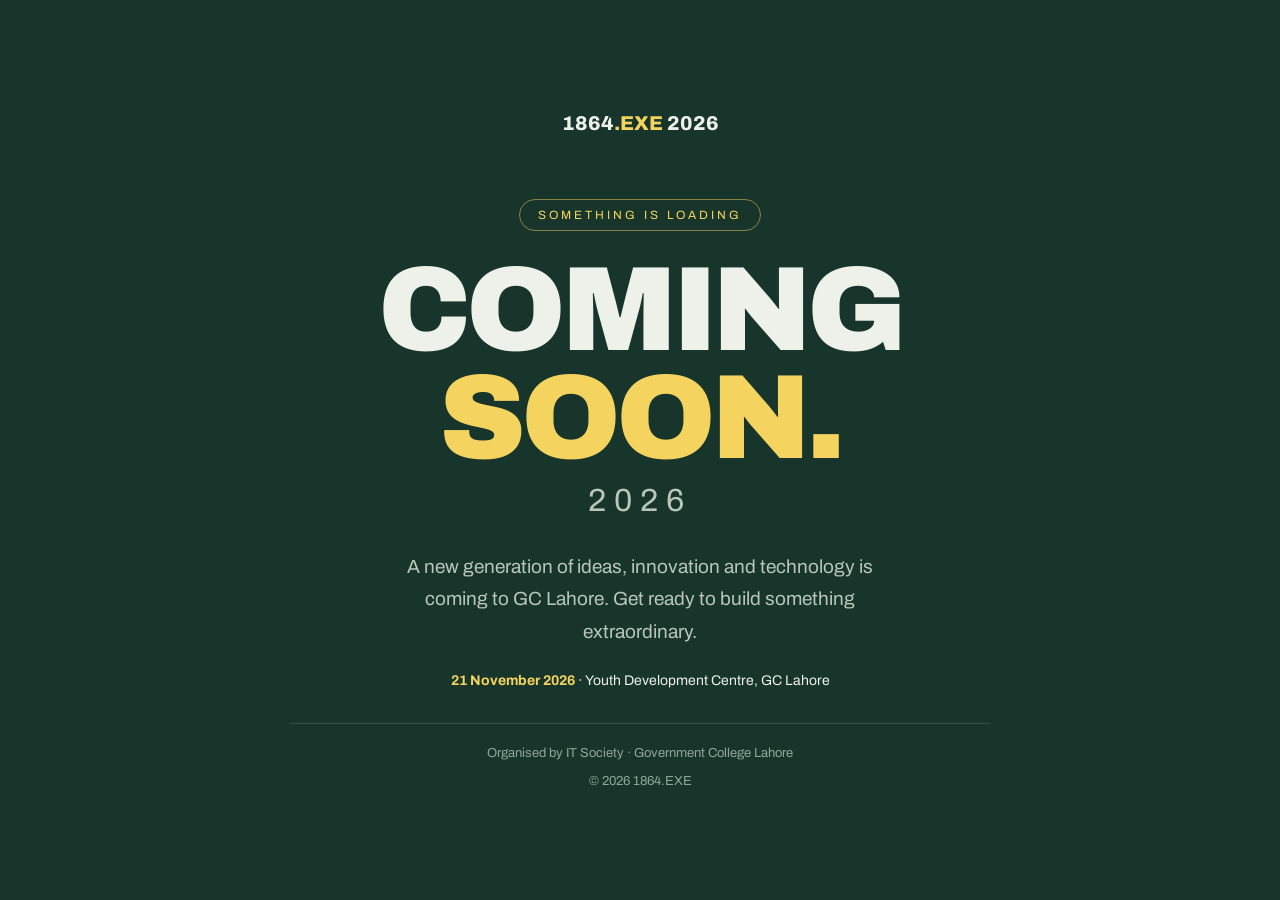
==== commit b5165eff: "update: hackathon comming soon" ====
--- a/hackathon/index.html
+++ b/hackathon/index.html
@@ -1,577 +1,144 @@
+
 <!DOCTYPE html>
-<html lang="en" class="no-js">
+<html lang="en">
 <head>
-  <meta charset="UTF-8" />
-  <meta name="viewport" content="width=device-width, initial-scale=1" />
+  <meta charset="UTF-8">
+  <meta name="viewport" content="width=device-width, initial-scale=1.0">
+  <meta name="theme-color" content="#17352A">
+  <title>1864.EXE 2026 — Coming Soon</title>
 
-  <title>1864.EXE 2026 – High-school hackathon at GC Lahore</title>
-  <meta name="description" content="A one-day tech challenge for high-school teams: web development, prompt engineering, UI/UX design and tech pitch. Saturday 21 November 2026 at the Youth Development Centre, GC Lahore." />
-  <meta name="theme-color" content="#17352A" />
+  <link rel="preconnect" href="https://fonts.googleapis.com">
+  <link rel="preconnect" href="https://fonts.gstatic.com" crossorigin>
+  <link href="https://fonts.googleapis.com/css2?family=Archivo:wght@400;600;700;800;900&display=swap" rel="stylesheet">
 
-  <meta property="og:type" content="website" />
-  <meta property="og:title" content="1864.EXE 2026 – High-school hackathon at GC Lahore" />
-  <meta property="og:description" content="Four competitions, 24 teams, one Saturday. 21 November 2026 at YDC, GC Lahore." />
-  <meta property="og:url" content="https://itsocietygcu.com/hackathon" />
-  <meta property="og:site_name" content="1864.EXE 2026" />
-  <meta name="twitter:card" content="summary_large_image" />
+  <style>
+    * {
+      margin: 0;
+      padding: 0;
+      box-sizing: border-box;
+    }
 
-  <link rel="icon" type="image/svg+xml" href="data:image/svg+xml,%3Csvg xmlns='http://www.w3.org/2000/svg' viewBox='0 0 64 64'%3E%3Crect width='64' height='64' rx='12' fill='%2317352A'/%3E%3Ctext x='32' y='43' font-family='Arial,sans-serif' font-size='26' font-weight='800' fill='%23F4D35E' text-anchor='middle'%3E64%3C/text%3E%3C/svg%3E" />
+    body {
+      min-height: 100vh;
+      display: flex;
+      align-items: center;
+      justify-content: center;
+      background: #17352A;
+      color: #EEF1E9;
+      font-family: 'Archivo', sans-serif;
+      text-align: center;
+      padding: 24px;
+    }
 
-  <link rel="preconnect" href="https://fonts.googleapis.com" />
-  <link rel="preconnect" href="https://fonts.gstatic.com" crossorigin />
-  <link href="https://fonts.googleapis.com/css2?family=Archivo:ital,wdth,wght@0,62..125,400..900;1,100,400&display=swap" rel="stylesheet" />
+    .container {
+      max-width: 700px;
+      width: 100%;
+    }
 
-  <link rel="stylesheet" href="css/style.css" />
+    .brand {
+      font-size: 20px;
+      font-weight: 800;
+      margin-bottom: 65px;
+    }
+
+    .brand span,
+    .highlight {
+      color: #F4D35E;
+    }
+
+    .tag {
+      display: inline-block;
+      border: 1px solid rgba(244, 211, 94, .5);
+      color: #F4D35E;
+      padding: 8px 18px;
+      border-radius: 30px;
+      font-size: 12px;
+      letter-spacing: 3px;
+      text-transform: uppercase;
+      margin-bottom: 25px;
+    }
+
+    h1 {
+      font-size: clamp(65px, 13vw, 120px);
+      font-weight: 900;
+      line-height: .9;
+      letter-spacing: -5px;
+    }
+
+    h1 span {
+      color: #F4D35E;
+    }
+
+    .year {
+      display: block;
+      font-size: 32px;
+      font-weight: 400;
+      color: #B9C6BD;
+      letter-spacing: 8px;
+      margin-top: 15px;
+    }
+
+    .message {
+      font-size: 19px;
+      color: #B9C6BD;
+      margin: 35px auto 25px;
+      line-height: 1.7;
+      max-width: 480px;
+    }
+
+    .event-info {
+      color: #EEF1E9;
+      font-size: 14px;
+      margin-bottom: 35px;
+    }
+
+    .event-info strong {
+      color: #F4D35E;
+    }
+
+    .footer {
+      border-top: 1px solid rgba(238, 241, 233, .15);
+      padding-top: 22px;
+      color: #91A69A;
+      font-size: 13px;
+    }
+
+    @media (max-width: 480px) {
+      .brand { margin-bottom: 55px; }
+      h1 { letter-spacing: -3px; }
+      .message { font-size: 16px; }
+    }
+  </style>
 </head>
+
 <body>
-  <a class="skip" href="#main">Skip to content</a>
+  <main class="container">
 
-  <!-- Header -->
-  <header class="site-header" id="header">
-    <div class="wrap header-row">
-      <a href="#top" class="logo" aria-label="1864.EXE 2026, back to top">
-        1864<span>.EXE</span>
-      </a>
+    <div class="brand">1864<span>.EXE</span> 2026</div>
 
-      <nav class="main-nav" id="mainNav" aria-label="Main">
-        <a href="#modules">Competitions</a>
-        <a href="#schedule">Schedule</a>
-        <a href="#rules">Rules</a>
-        <a href="#prizes">Prizes</a>
-        <a href="#faq">FAQ</a>
-        <a href="#contact">Contact</a>
-      </nav>
+    <div class="tag">Something is loading</div>
 
-      <a href="#register" class="btn btn-yellow header-cta" data-register>Register</a>
+    <h1>
+      COMING<br>
+      <span>SOON.</span>
+      <span class="year">2026</span>
+    </h1>
 
-      <button class="menu-btn" id="menuBtn" type="button" aria-expanded="false" aria-controls="mainNav">
-        <span class="menu-btn-lines" aria-hidden="true"></span>
-        <span class="menu-btn-text">Menu</span>
-      </button>
+    <p class="message">
+      A new generation of ideas, innovation and technology
+      is coming to GC Lahore. Get ready to build something extraordinary.
+    </p>
+
+    <p class="event-info">
+      <strong>21 November 2026</strong> · Youth Development Centre, GC Lahore
+    </p>
+
+    <div class="footer">
+      Organised by IT Society · Government College Lahore
+      <br><br>
+      © 2026 1864.EXE
     </div>
-  </header>
 
-  <main id="main">
-
-    <!-- Hero -->
-    <section class="hero" id="top" aria-labelledby="heroTitle">
-      <div class="wrap hero-grid">
-        <div class="hero-copy">
-          <p class="hero-host">IT Society, Government College Lahore</p>
-          <h1 class="hero-title" id="heroTitle">
-            1864<span class="hero-ext">.EXE</span>
-            <span class="hero-year">2026</span>
-          </h1>
-          <p class="hero-intro">
-            A one-day tech challenge for high-school teams. Build a website,
-            out-prompt an AI, design an app or pitch a startup, at the college
-            that opened its doors in 1864.
-          </p>
-          <div class="hero-actions">
-            <a href="#register" class="btn btn-yellow btn-lg" data-register>Register your team</a>
-            <a href="#modules" class="btn btn-line btn-lg">See the four competitions</a>
-          </div>
-        </div>
-
-        <!-- Entry pass -->
-        <aside class="pass" aria-label="Event details">
-          <div class="pass-main">
-            <div class="pass-top">
-              <span class="pass-kind">Entry pass</span>
-              <span class="pass-code" aria-hidden="true">GCU-1864</span>
-            </div>
-            <dl class="pass-rows">
-              <div>
-                <dt>Date</dt>
-                <dd>Saturday, 21 November 2026</dd>
-              </div>
-              <div>
-                <dt>Venue</dt>
-                <dd>Youth Development Centre, GC Lahore</dd>
-              </div>
-              <div class="pass-pair">
-                <div>
-                  <dt>Team</dt>
-                  <dd>2 to 4 students</dd>
-                </div>
-                <div>
-                  <dt>Fee</dt>
-                  <dd>PKR 1,200 per team</dd>
-                </div>
-              </div>
-            </dl>
-          </div>
-          <div class="pass-stub">
-            <p><strong>24 places in total</strong>, 6 per competition. Places are confirmed once your fee and eligibility are checked.</p>
-          </div>
-        </aside>
-      </div>
-    </section>
-
-    <!-- About -->
-    <section class="block" id="about" aria-labelledby="aboutTitle">
-      <div class="wrap about-grid">
-        <h2 class="h2" id="aboutTitle">Real problems, real deadlines, one Saturday.</h2>
-        <div class="about-text">
-          <p class="lead">
-            1864.EXE brings high-school students from different schools and
-            colleges to GC for a day of building. Teams pick one of four
-            competitions, get their challenge in the morning and show what they
-            made to the judges in the afternoon.
-          </p>
-          <p>
-            It's a chance to practise the things school rarely tests: solving an
-            open problem with a team, using AI tools responsibly, and explaining
-            your work to people who will ask hard questions.
-          </p>
-        </div>
-      </div>
-    </section>
-
-    <!-- Competitions -->
-    <section class="block block-tint" id="modules" aria-labelledby="modulesTitle">
-      <div class="wrap">
-        <div class="block-head">
-          <h2 class="h2" id="modulesTitle">Pick one of four competitions</h2>
-          <p class="sub">Each student can enter only one, and each competition takes at most six teams.</p>
-        </div>
-
-        <div class="comps">
-          <article class="comp">
-            <svg class="comp-icon" viewBox="0 0 48 48" fill="none" aria-hidden="true"><path d="M18 16l-8 8 8 8M30 16l8 8-8 8M27 12l-6 24" stroke="currentColor" stroke-width="2.4" stroke-linecap="round" stroke-linejoin="round"/></svg>
-            <h3>Web development</h3>
-            <p class="comp-desc">Build a working website or web app for a challenge revealed on the day.</p>
-            <div class="comp-cols">
-              <div>
-                <h4>You'll hand in</h4>
-                <ul>
-                  <li>A working demo, local or live</li>
-                  <li>Your source files or repository</li>
-                  <li>A 2–3 minute explanation</li>
-                </ul>
-              </div>
-              <div>
-                <h4>You can use</h4>
-                <ul>
-                  <li>HTML, CSS and JavaScript</li>
-                  <li>Frameworks and libraries</li>
-                  <li>Public APIs and documentation</li>
-                </ul>
-              </div>
-            </div>
-          </article>
-
-          <article class="comp">
-            <svg class="comp-icon" viewBox="0 0 48 48" fill="none" aria-hidden="true"><rect x="7" y="10" width="34" height="28" rx="4" stroke="currentColor" stroke-width="2.4"/><path d="M15 20l5 4-5 4M24 28h9" stroke="currentColor" stroke-width="2.4" stroke-linecap="round" stroke-linejoin="round"/></svg>
-            <h3>Prompt engineering</h3>
-            <p class="comp-desc">Get the best possible results from an AI model with clear, structured prompts.</p>
-            <div class="comp-cols">
-              <div>
-                <h4>Tasks may include</h4>
-                <ul>
-                  <li>Pulling structured data out of text</li>
-                  <li>Summarising and classifying</li>
-                  <li>Rewriting content to a format</li>
-                  <li>Creative and multi-step instructions</li>
-                </ul>
-              </div>
-              <div>
-                <h4>You'll hand in</h4>
-                <ul>
-                  <li>Your final prompts and outputs</li>
-                  <li>A short rationale</li>
-                  <li>Earlier versions, when asked</li>
-                </ul>
-              </div>
-            </div>
-            <p class="comp-note">Every team uses the same organiser-approved AI models.</p>
-          </article>
-
-          <article class="comp">
-            <svg class="comp-icon" viewBox="0 0 48 48" fill="none" aria-hidden="true"><rect x="6" y="9" width="24" height="24" rx="3" stroke="currentColor" stroke-width="2.4"/><rect x="18" y="17" width="24" height="22" rx="3" stroke="currentColor" stroke-width="2.4" fill="var(--paper)"/></svg>
-            <h3>UI/UX design</h3>
-            <p class="comp-desc">Turn a real user problem into an app or website design people find easy to use.</p>
-            <div class="comp-cols">
-              <div>
-                <h4>Expected work</h4>
-                <ul>
-                  <li>User flows and wireframes</li>
-                  <li>High-fidelity screens</li>
-                  <li>A clickable prototype, if you can</li>
-                </ul>
-              </div>
-              <div>
-                <h4>You'll hand in</h4>
-                <ul>
-                  <li>Your Figma (or similar) file</li>
-                  <li>A 3-minute walkthrough</li>
-                </ul>
-              </div>
-            </div>
-          </article>
-
-          <article class="comp">
-            <svg class="comp-icon" viewBox="0 0 48 48" fill="none" aria-hidden="true"><path d="M9 40V29M19 40V22M29 40V26M39 40V12" stroke="currentColor" stroke-width="2.4" stroke-linecap="round"/><path d="M7 15l11-5 9 5 12-8" stroke="currentColor" stroke-width="2.4" stroke-linecap="round" stroke-linejoin="round"/></svg>
-            <h3>Tech pitch</h3>
-            <p class="comp-desc">Pitch your own tech product, startup or service to a panel of judges.</p>
-            <div class="comp-cols">
-              <div>
-                <h4>Cover these points</h4>
-                <ul>
-                  <li>The problem and who has it</li>
-                  <li>Your solution and its market</li>
-                  <li>How it makes money or sustains itself</li>
-                  <li>Whether it can be built, and first steps</li>
-                </ul>
-              </div>
-              <div>
-                <h4>On stage</h4>
-                <ul>
-                  <li>5-minute pitch</li>
-                  <li>3 minutes of judges' questions</li>
-                  <li>A prototype helps, but isn't required</li>
-                </ul>
-              </div>
-            </div>
-            <p class="comp-note">You can prepare your pitch before the day. It must be your own idea.</p>
-          </article>
-        </div>
-
-        <div class="themes">
-          <h3 class="h3">Challenge themes</h3>
-          <p>Briefs for web, prompt and design teams are revealed on the morning of the event. They'll come from one of these areas:</p>
-          <ul class="theme-list">
-            <li>Education and learning</li>
-            <li>Accessibility and inclusion</li>
-            <li>Campus and community life</li>
-            <li>Health, safety and well-being</li>
-            <li>Sustainability and the environment</li>
-            <li>Productivity, public service and social impact</li>
-          </ul>
-        </div>
-      </div>
-    </section>
-
-    <!-- Countdown -->
-    <section class="clock" id="countdown" aria-labelledby="clockTitle">
-      <div class="wrap clock-row">
-        <h2 class="clock-title" id="clockTitle">Saturday 21&nbsp;November 2026</h2>
-
-        <div class="clock-body" data-target="2026-11-21T08:30:00+05:00" data-end="2026-11-21T16:30:00+05:00" data-clock>
-          <div class="clock-digits" data-cd-active role="timer" aria-live="off">
-            <div><span data-days>–</span><small>days</small></div>
-            <div><span data-hours>–</span><small>hours</small></div>
-            <div><span data-minutes>–</span><small>minutes</small></div>
-            <div><span data-seconds>–</span><small>seconds</small></div>
-          </div>
-          <p class="clock-state" data-cd-live hidden>It's happening now at the Youth Development Centre.</p>
-          <p class="clock-state" data-cd-past hidden>That's a wrap for 1864.EXE 2026. Thank you to every team, mentor and judge.</p>
-        </div>
-      </div>
-    </section>
-
-    <!-- Schedule -->
-    <section class="block" id="schedule" aria-labelledby="scheduleTitle">
-      <div class="wrap">
-        <div class="block-head">
-          <h2 class="h2" id="scheduleTitle">How the day runs</h2>
-          <p class="sub">Times are approximate and may shift a little on the day.</p>
-        </div>
-
-        <ol class="timeline" data-schedule>
-          <li data-start="08:30" data-end="09:15">
-            <div><h3>Check-in</h3><p>Fee check, seating and laptop setup.</p></div>
-          </li>
-          <li data-start="09:15" data-end="09:30">
-            <div><h3>Opening briefing</h3><p>Rules and how judging works.</p></div>
-          </li>
-          <li data-start="09:30" data-end="09:45">
-            <div><h3>Challenges released</h3><p>Each competition gets its brief.</p></div>
-          </li>
-          <li data-start="09:45" data-end="13:15">
-            <div><h3>Build time</h3><p>Web, prompt and design teams work on their briefs. Pitch teams check in and get ready.</p></div>
-          </li>
-          <li data-start="13:15" data-end="13:45">
-            <div><h3>Submissions close</h3><p>Short break while judging is set up.</p></div>
-          </li>
-          <li data-start="13:45" data-end="15:30">
-            <div><h3>Demos and pitches</h3><p>Project demos, design walkthroughs, prompt reviews and tech pitches.</p></div>
-          </li>
-          <li data-start="15:30" data-end="16:00">
-            <div><h3>Judging</h3><p>Judges compare notes and finalise scores.</p></div>
-          </li>
-          <li data-start="16:00" data-end="16:30">
-            <div><h3>Awards and closing</h3><p>Results, certificates and prizes.</p></div>
-          </li>
-        </ol>
-      </div>
-    </section>
-
-    <!-- Rules -->
-    <section class="block block-tint" id="rules" aria-labelledby="rulesTitle">
-      <div class="wrap">
-        <div class="block-head">
-          <h2 class="h2" id="rulesTitle">Rules</h2>
-          <p class="sub">Short version: be a high-school student, do your own work, and be decent to everyone.</p>
-        </div>
-
-        <div class="rules">
-          <section class="rule-group" aria-labelledby="r1">
-            <h3 class="h3" id="r1">Who can enter</h3>
-            <ul>
-              <li><strong>High-school students only.</strong> Grades 9–12, Matric, Intermediate, O and A Level, HSSC or equivalent. University students can't take part.</li>
-              <li><strong>Teams of 2 to 4.</strong> Each student joins one team and one competition.</li>
-              <li><strong>Register before the deadline</strong> with accurate details. Your place is confirmed after we check your eligibility and fee.</li>
-              <li><strong>Bring your school or college ID,</strong> or other proof that you're currently enrolled.</li>
-            </ul>
-          </section>
-
-          <section class="rule-group" aria-labelledby="r2">
-            <h3 class="h3" id="r2">Your work</h3>
-            <ul>
-              <li><strong>Web, prompt and design work starts after the brief is released.</strong> Pitch teams may prepare beforehand.</li>
-              <li><strong>Internet, documentation, open-source libraries and public APIs are allowed</strong> unless your competition's instructions say otherwise.</li>
-              <li><strong>AI assistants are allowed for web and design teams</strong> if you say you used them. You must be able to explain everything you submit. Prompt teams use only the organisers' models.</li>
-              <li><strong>Copied projects, plagiarism or claiming others' work</strong> can get your team disqualified.</li>
-              <li><strong>Teachers and mentors can't do the work for you</strong> during competition hours.</li>
-            </ul>
-          </section>
-
-          <section class="rule-group" aria-labelledby="r3">
-            <h3 class="h3" id="r3">On the day</h3>
-            <ul>
-              <li><strong>Bring your own laptops and chargers.</strong></li>
-              <li><strong>No harassment, cheating, sabotage, impersonation or taking other teams' files.</strong></li>
-              <li><strong>No hacking of any kind.</strong> Scanning, testing or attacking GC systems, public services, other teams or anyone's device is strictly forbidden.</li>
-              <li><strong>Follow GC rules</strong> and instructions from venue and security staff.</li>
-            </ul>
-          </section>
-
-          <section class="rule-group" aria-labelledby="r4">
-            <h3 class="h3" id="r4">Judging and results</h3>
-            <ul>
-              <li><strong>Submit before the deadline.</strong> Late work may lose marks or be refused, unless the organisers confirm a technical problem.</li>
-              <li><strong>Judges may ask</strong> for a live demo, your source or design files, prompt history, the tools you used and why you made your choices.</li>
-              <li><strong>Judges' scores and the committee's decisions are final</strong> after internal checks.</li>
-              <li><strong>Your work stays yours.</strong> GC and the IT Society may show project titles, screenshots and event photos for publicity.</li>
-            </ul>
-          </section>
-        </div>
-      </div>
-    </section>
-
-    <!-- Judging -->
-    <section class="block" id="judging" aria-labelledby="judgingTitle">
-      <div class="wrap">
-        <div class="block-head">
-          <h2 class="h2" id="judgingTitle">How you'll be scored</h2>
-          <p class="sub">Each competition has its own marking scheme. Choose one to see it.</p>
-        </div>
-
-        <div class="tabs" data-tabs>
-          <div class="tab-list" role="tablist" aria-label="Competition">
-            <button role="tab" type="button" id="t-web" aria-controls="p-web" aria-selected="true">Web development</button>
-            <button role="tab" type="button" id="t-prompt" aria-controls="p-prompt" aria-selected="false" tabindex="-1">Prompt engineering</button>
-            <button role="tab" type="button" id="t-ux" aria-controls="p-ux" aria-selected="false" tabindex="-1">UI/UX design</button>
-            <button role="tab" type="button" id="t-pitch" aria-controls="p-pitch" aria-selected="false" tabindex="-1">Tech pitch</button>
-          </div>
-
-          <div class="tab-panel" role="tabpanel" id="p-web" aria-labelledby="t-web" tabindex="0">
-            <h3 class="panel-title">Web development</h3>
-            <ul class="scores">
-              <li style="--w:30"><span>Does it work, and how well is it built?</span><b>30%</b></li>
-              <li style="--w:20"><span>Usefulness for the problem</span><b>20%</b></li>
-              <li style="--w:15"><span>Ease of use</span><b>15%</b></li>
-              <li style="--w:15"><span>Technical quality and your understanding of it</span><b>15%</b></li>
-              <li style="--w:10"><span>Originality and thoughtful use of tools</span><b>10%</b></li>
-              <li style="--w:10"><span>Demo and explanation</span><b>10%</b></li>
-            </ul>
-          </div>
-
-          <div class="tab-panel" role="tabpanel" id="p-prompt" aria-labelledby="t-prompt" tabindex="0">
-            <h3 class="panel-title">Prompt engineering</h3>
-            <ul class="scores">
-              <li style="--w:35"><span>Task success and quality of output</span><b>35%</b></li>
-              <li style="--w:20"><span>Clear, well-structured prompts</span><b>20%</b></li>
-              <li style="--w:15"><span>Works across different cases and limits</span><b>15%</b></li>
-              <li style="--w:10"><span>Efficient, controlled iteration</span><b>10%</b></li>
-              <li style="--w:10"><span>Creativity and strategy</span><b>10%</b></li>
-              <li style="--w:10"><span>Explanation and responsible use</span><b>10%</b></li>
-            </ul>
-          </div>
-
-          <div class="tab-panel" role="tabpanel" id="p-ux" aria-labelledby="t-ux" tabindex="0">
-            <h3 class="panel-title">UI/UX design</h3>
-            <ul class="scores">
-              <li style="--w:25"><span>User flow and usability</span><b>25%</b></li>
-              <li style="--w:20"><span>Understanding of the user and problem</span><b>20%</b></li>
-              <li style="--w:20"><span>Visual hierarchy and consistency</span><b>20%</b></li>
-              <li style="--w:15"><span>Accessibility and inclusiveness</span><b>15%</b></li>
-              <li style="--w:10"><span>How complete the prototype is</span><b>10%</b></li>
-              <li style="--w:10"><span>Design reasoning and presentation</span><b>10%</b></li>
-            </ul>
-          </div>
-
-          <div class="tab-panel" role="tabpanel" id="p-pitch" aria-labelledby="t-pitch" tabindex="0">
-            <h3 class="panel-title">Tech pitch</h3>
-            <ul class="scores">
-              <li style="--w:20"><span>Business model and sustainability</span><b>20%</b></li>
-              <li style="--w:15"><span>The problem and why it matters</span><b>15%</b></li>
-              <li style="--w:15"><span>Innovation and value</span><b>15%</b></li>
-              <li style="--w:15"><span>Understanding of the market and alternatives</span><b>15%</b></li>
-              <li style="--w:15"><span>Technical feasibility</span><b>15%</b></li>
-              <li style="--w:10"><span>Pitch and communication</span><b>10%</b></li>
-              <li style="--w:10"><span>Answers to the judges' questions</span><b>10%</b></li>
-            </ul>
-          </div>
-        </div>
-      </div>
-    </section>
-
-    <!-- Prizes -->
-    <section class="block block-tint" id="prizes" aria-labelledby="prizesTitle">
-      <div class="wrap">
-        <div class="block-head">
-          <h2 class="h2" id="prizesTitle">Prizes</h2>
-          <p class="sub">A winner and a runner-up in every competition. All of them get a shield and a certificate.</p>
-        </div>
-      </div>
-    </section>
-
-    <!-- Register -->
-    <section class="block register" id="register" aria-labelledby="registerTitle">
-      <div class="wrap register-grid">
-        <div>
-          <h2 class="h2" id="registerTitle">Register your team</h2>
-          <p class="lead">Registration is open until all 24 places are taken.</p>
-
-          <ol class="steps">
-            <li>
-              <h3>Fill in the form</h3>
-              <p>Team name, competition, city, school or college, and how many members (2, 3 or 4).</p>
-            </li>
-            <li>
-              <h3>Pay the fee</h3>
-              <p>PKR 1,200 per team. We'll send payment details through the official channels.</p>
-            </li>
-            <li>
-              <h3>Get confirmed</h3>
-              <p>Your place is confirmed once we've checked your payment and eligibility. Sending the form alone doesn't reserve a place.</p>
-            </li>
-          </ol>
-
-          <div class="register-actions">
-            <a href="#register" class="btn btn-yellow btn-lg" data-register>Open the registration form</a>
-            <a href="#contact" class="btn btn-line-dark btn-lg">Ask the organisers</a>
-          </div>
-        </div>
-      </div>
-    </section>
-
-    <!-- Venue -->
-    <section class="block" id="venue" aria-labelledby="venueTitle">
-      <div class="wrap venue-grid">
-        <div class="venue-info">
-          <h2 class="h2" id="venueTitle">Getting there</h2>
-          <p class="lead">Youth Development Centre (YDC), Government College, Katchery Road, Lahore.</p>
-          <p>Bring your ID for the gate.</p>
-          <a class="btn btn-ink" href="https://maps.app.goo.gl/pcdnjbui5QjQrwg58" target="_blank" rel="noopener noreferrer">Open in Google Maps</a>
-        </div>
-        <div class="venue-map">
-          <iframe
-            title="Map showing Government College Lahore"
-            src="https://www.google.com/maps?q=Government+College+Lahore&output=embed"
-            loading="lazy"
-            referrerpolicy="no-referrer-when-downgrade"
-            allowfullscreen></iframe>
-        </div>
-      </div>
-    </section>
-
-    <!-- FAQ -->
-    <section class="block block-tint" id="faq" aria-labelledby="faqTitle">
-      <div class="wrap faq-grid">
-        <h2 class="h2" id="faqTitle">Questions</h2>
-
-        <div class="faq">
-          <details>
-            <summary>Who can take part?</summary>
-            <p>Students currently enrolled in Grades 9–12, Matric, Intermediate, O or A Level, or an equivalent qualification. University students can't enter.</p>
-          </details>
-          <details>
-            <summary>How big can a team be?</summary>
-            <p>Two to four students.</p>
-          </details>
-          <details>
-            <summary>How much does it cost?</summary>
-            <p>PKR 1,200 per team, not per person.</p>
-          </details>
-          <details>
-            <summary>Can we enter more than one competition?</summary>
-            <p>No. Each student takes part in one competition only.</p>
-          </details>
-          <details>
-            <summary>Do we need our own laptops?</summary>
-            <p>Yes. Bring your laptops, chargers and anything else you'll need.</p>
-          </details>
-          <details>
-            <summary>Can we use AI tools?</summary>
-            <p>Web and design teams can, as long as they say so and can explain their work. Prompt engineering teams all use the same organiser-approved models.</p>
-          </details>
-          <details>
-            <summary>Can we prepare before the day?</summary>
-            <p>Pitch teams can prepare their idea and slides beforehand. Web, prompt and design work has to start after the brief is released on the day.</p>
-          </details>
-          <details>
-            <summary>Does sending the form confirm our place?</summary>
-            <p>No. Your place is confirmed after we check your payment and eligibility.</p>
-          </details>
-          <details>
-            <summary>How will we hear from you?</summary>
-            <p>Through the contact details you give when registering, and the IT Society's official channels.</p>
-          </details>
-        </div>
-      </div>
-    </section>
-
-    <!-- Contact -->
-    <section class="block" id="contact" aria-labelledby="contactTitle">
-      <div class="wrap">
-        <h2 class="h2" id="contactTitle">Contact the organisers</h2>
-
-        <div class="contacts">
-          <div class="person">
-            <h3>Shehroz Latif</h3>
-            <p>President, IT Society</p>
-            <a href="tel:+923351250734">+92 335 1250734</a>
-          </div>
-          <div class="person">
-            <h3>Hussain Zaheer</h3>
-            <p>General Secretary, IT Society</p>
-            <a href="tel:+923330608068">+92 333 0608068</a>
-          </div>
-          <div class="person">
-            <h3>Email and social</h3>
-            <p><a href="mailto:itsocietygcul@gmail.com">itsocietygcul@gmail.com</a></p>
-            <p><a href="https://www.instagram.com/itsociety.gcu/" target="_blank" rel="noopener noreferrer">Instagram: @itsociety.gcu</a></p>
-            <p><a href="https://itsocietygcu.com/" target="_blank" rel="noopener noreferrer">itsocietygcu.com</a></p>
-          </div>
-        </div>
-      </div>
-    </section>
   </main>
-
-  <footer class="footer">
-    <div class="wrap footer-row">
-      <p class="footer-logo">1864<span>.EXE</span> 2026</p>
-      <p>Organised by the IT Society, Government College Lahore, for GC Activity Week 2026.</p>
-      <p>© 2026 IT Society, GC Lahore</p>
-    </div>
-  </footer>
-
-  <div class="toast" id="toast" role="status" aria-live="polite"></div>
-
-  <script src="js/countdown.js" defer></script>
-  <script src="js/main.js" defer></script>
 </body>
 </html>
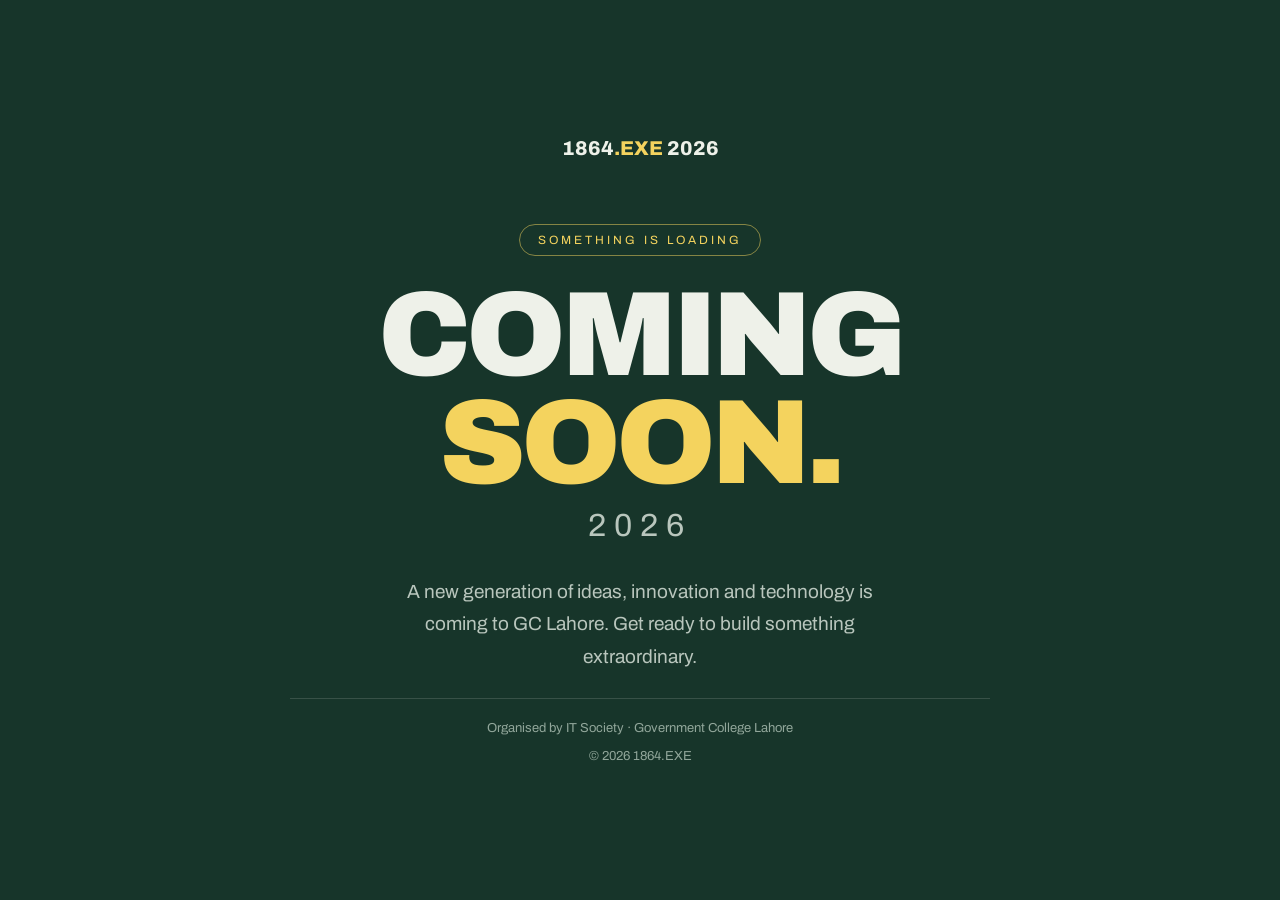
==== commit 2644d586: "update: hackathon comming soon" ====
--- a/hackathon/index.html
+++ b/hackathon/index.html
@@ -129,9 +129,7 @@
       is coming to GC Lahore. Get ready to build something extraordinary.
     </p>
 
-    <p class="event-info">
-      <strong>21 November 2026</strong> · Youth Development Centre, GC Lahore
-    </p>
+
 
     <div class="footer">
       Organised by IT Society · Government College Lahore
